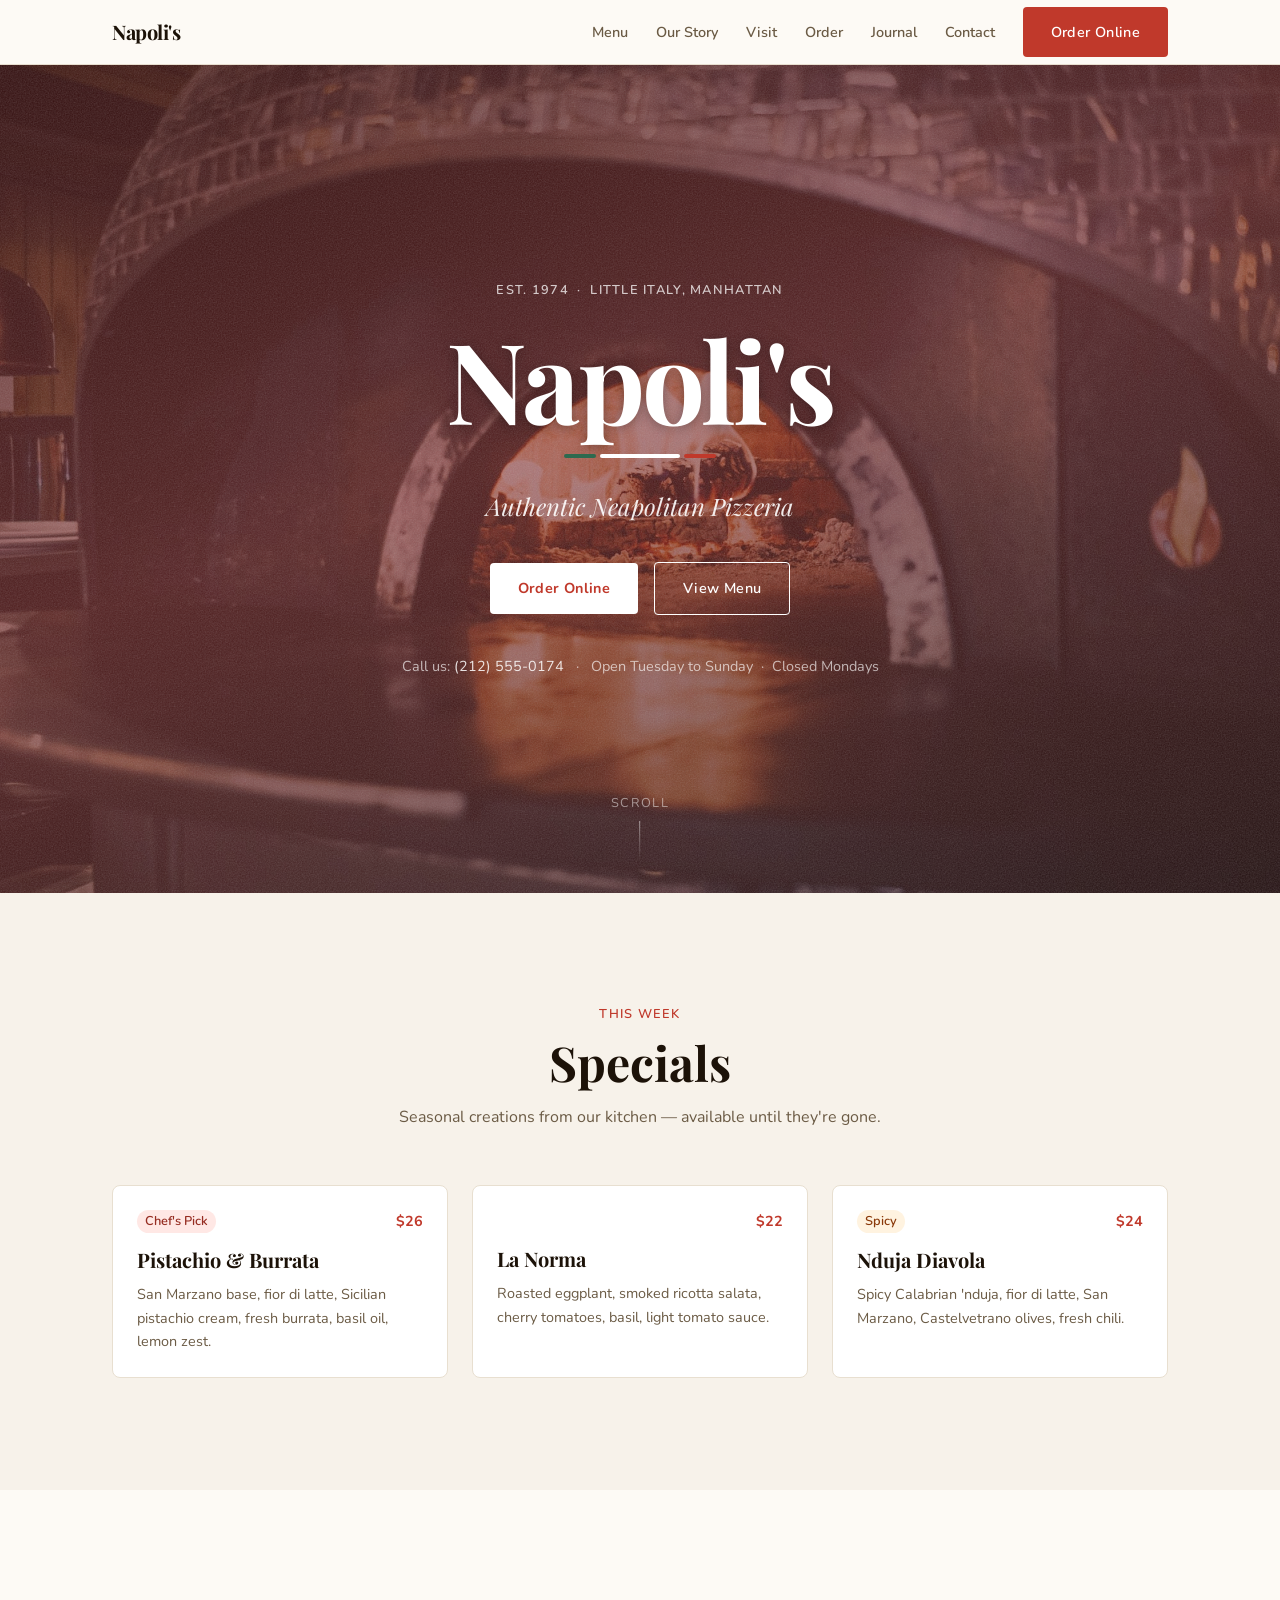
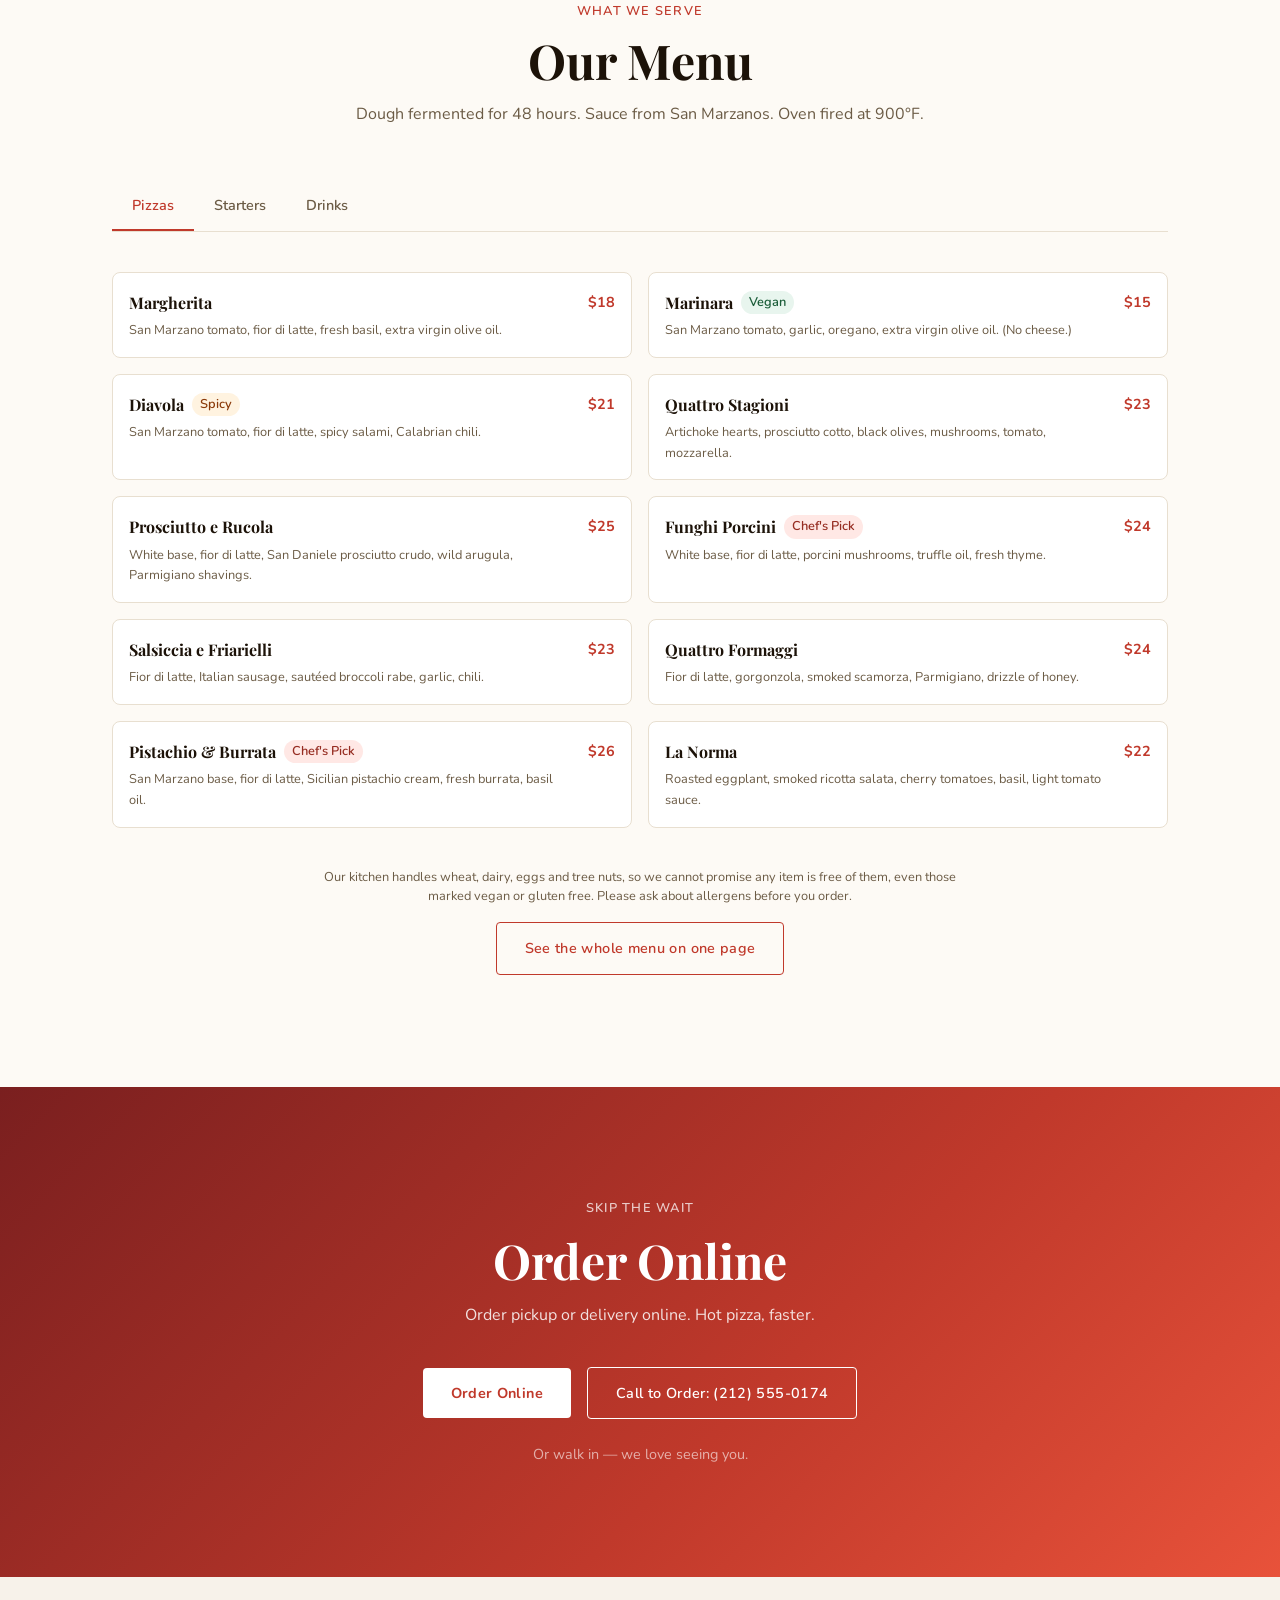
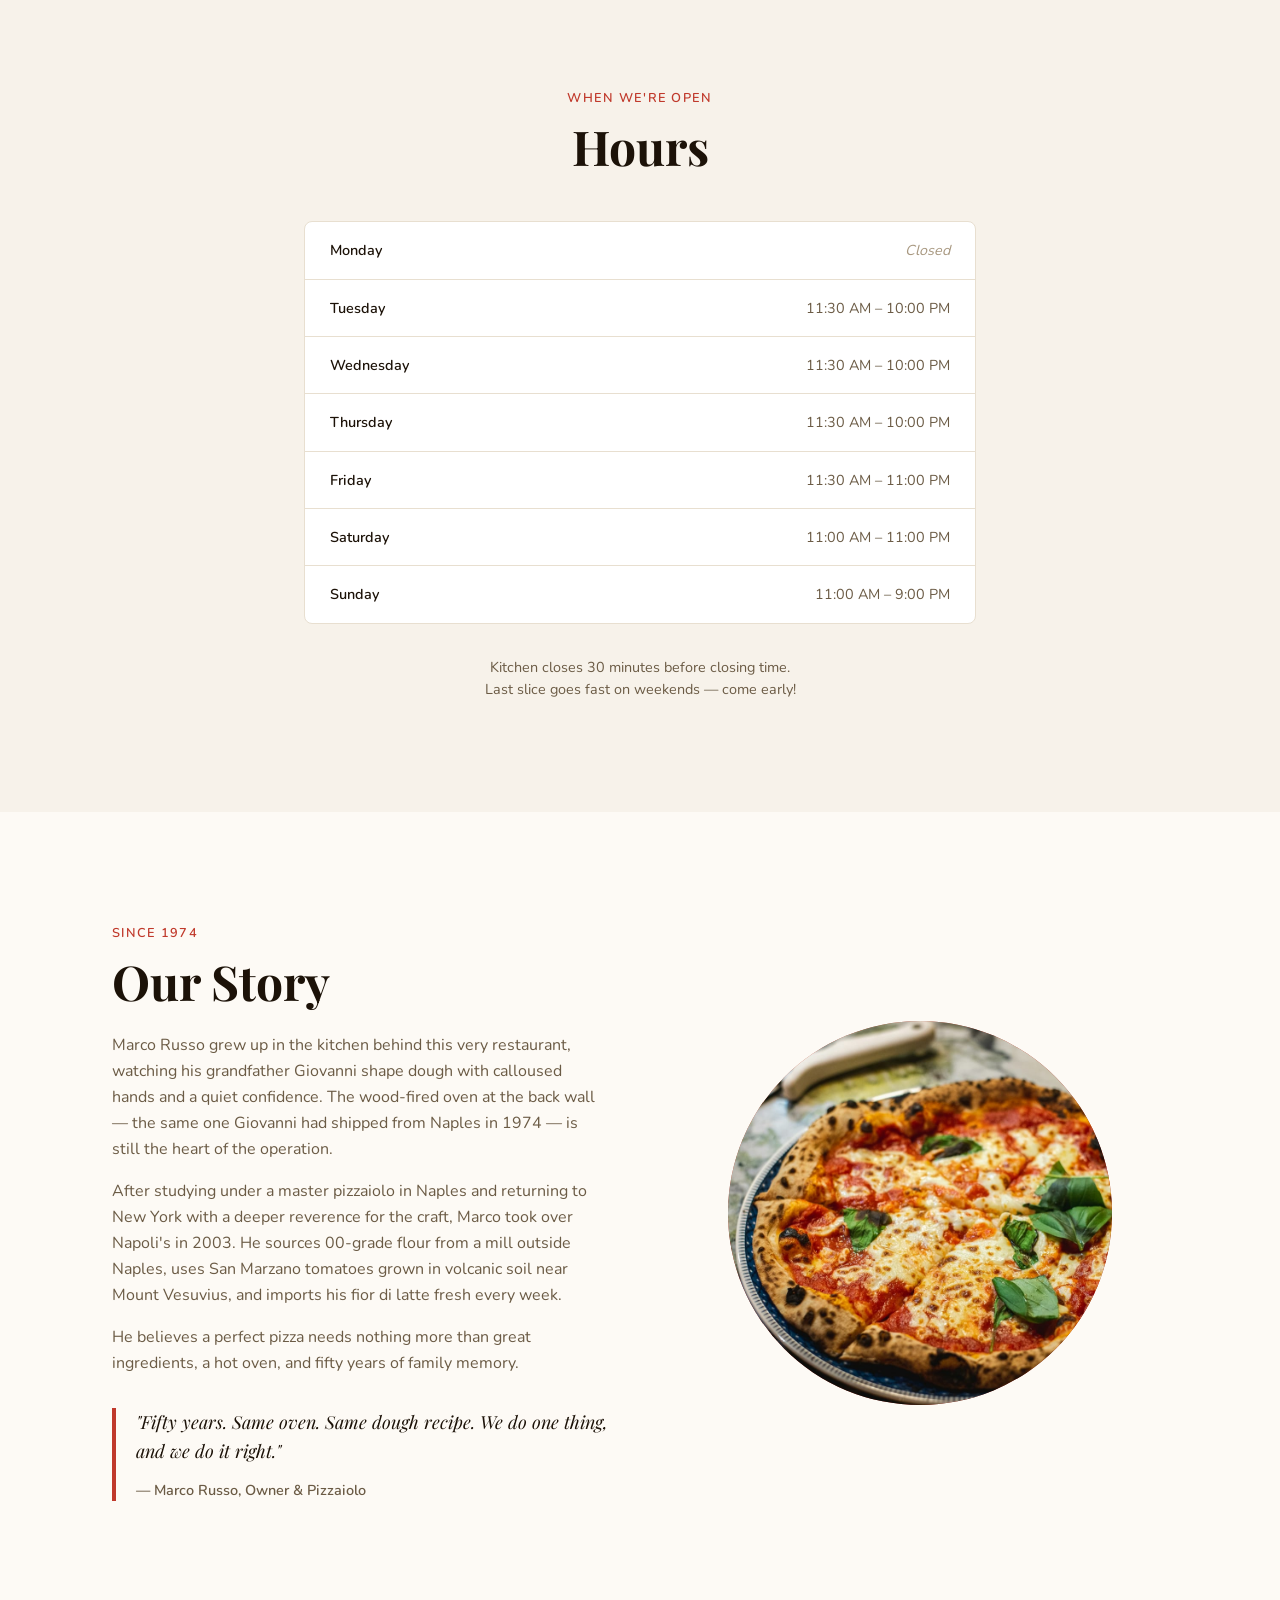
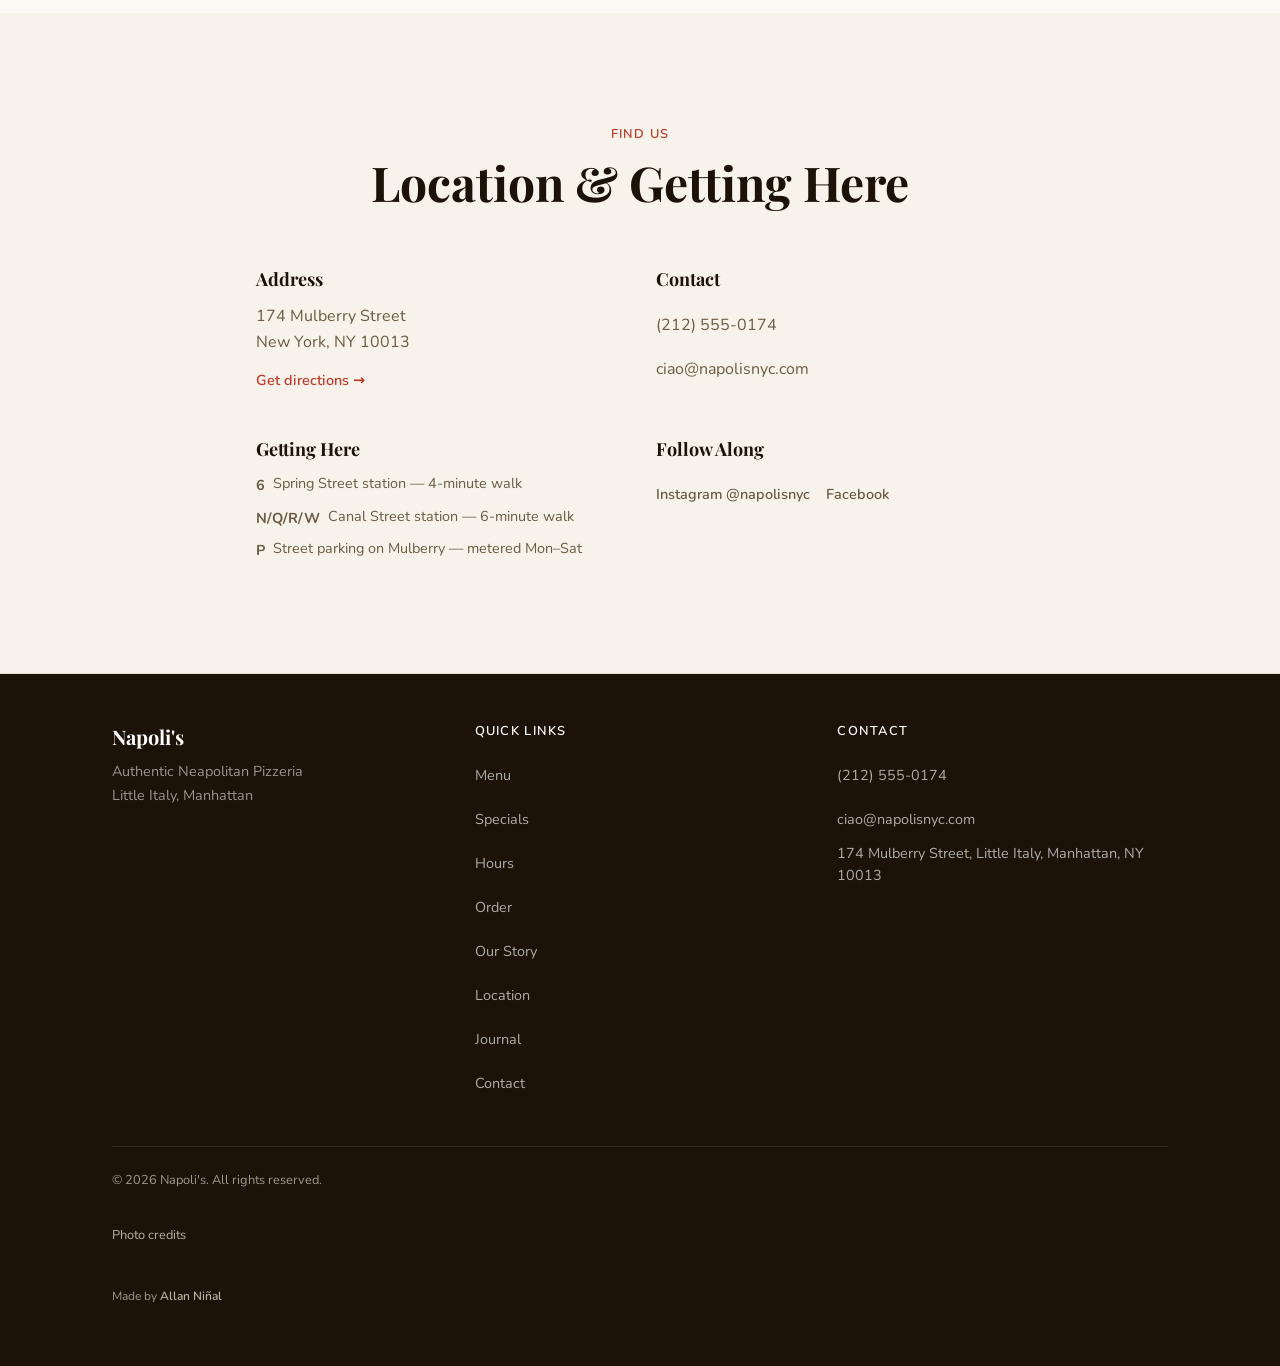
==== index.html @ 5ffc7f44 "Stone Oven HTML edition 1.0.0 Co-Authored-By: Claude Sonnet 5.5 <noreply@anthropic.com> Claude-Sessi" ====
<!DOCTYPE html><html lang="en" class="scroll-smooth" id="top"> <head><meta charset="utf-8"><meta name="viewport" content="width=device-width, initial-scale=1, viewport-fit=cover"><meta name="theme-color" content="#FDFAF5"><meta name="color-scheme" content="light"><title>Napoli&#39;s — Neapolitan Pizzeria in Little Italy</title><meta name="description" content="Hand-stretched Neapolitan pizza baked in a wood-fired oven at 900°F. Three generations of the Russo family in Little Italy since 1974."><meta name="author" content="Marco Russo"><link rel="canonical" href="https://example.com/"><meta property="og:title" content="Napoli's — Neapolitan Pizzeria in Little Italy"><meta property="og:description" content="Hand-stretched Neapolitan pizza baked in a wood-fired oven at 900°F. Three generations of the Russo family in Little Italy since 1974."><meta property="og:url" content="https://example.com/"><meta property="og:type" content="website"><meta property="og:site_name" content="Napoli's"><meta property="og:locale" content="en_US"><meta property="og:image" content="https://example.com/og-image.png"><meta property="og:image:type" content="image/png"><meta property="og:image:width" content="1200"><meta property="og:image:height" content="630"><meta property="og:image:alt" content="Napoli's — Authentic Neapolitan Pizzeria in Little Italy, Manhattan"><meta name="twitter:card" content="summary_large_image"><meta name="twitter:title" content="Napoli's — Neapolitan Pizzeria in Little Italy"><meta name="twitter:description" content="Hand-stretched Neapolitan pizza baked in a wood-fired oven at 900°F. Three generations of the Russo family in Little Italy since 1974."><meta name="twitter:image" content="https://example.com/og-image.png"><meta name="twitter:image:alt" content="Napoli's — Authentic Neapolitan Pizzeria in Little Italy, Manhattan"><link rel="icon" href="./favicon.svg" type="image/svg+xml"><link rel="apple-touch-icon" href="./favicon.svg"><script type="application/ld+json">{"@context":"https://schema.org","@graph":[{"@type":"Restaurant","@id":"https://example.com/#restaurant","name":"Napoli's","description":"Hand-stretched Neapolitan pizza baked in a wood-fired oven at 900°F. Three generations of the Russo family in Little Italy since 1974.","url":"https://example.com/","telephone":"(212) 555-0174","email":"ciao@napolisnyc.com","priceRange":"$$","servesCuisine":"Italian, Pizza","acceptsReservations":false,"address":{"@type":"PostalAddress","streetAddress":"174 Mulberry Street","addressLocality":"New York","addressRegion":"NY","postalCode":"10013","addressCountry":"US"},"geo":{"@type":"GeoCoordinates","latitude":40.7199,"longitude":-73.9969},"openingHoursSpecification":[{"@type":"OpeningHoursSpecification","dayOfWeek":["Tuesday"],"opens":"11:30","closes":"22:00"},{"@type":"OpeningHoursSpecification","dayOfWeek":["Wednesday"],"opens":"11:30","closes":"22:00"},{"@type":"OpeningHoursSpecification","dayOfWeek":["Thursday"],"opens":"11:30","closes":"22:00"},{"@type":"OpeningHoursSpecification","dayOfWeek":["Friday"],"opens":"11:30","closes":"23:00"},{"@type":"OpeningHoursSpecification","dayOfWeek":["Saturday"],"opens":"11:00","closes":"23:00"},{"@type":"OpeningHoursSpecification","dayOfWeek":["Sunday"],"opens":"11:00","closes":"21:00"}],"image":"https://example.com/og-image.png","sameAs":["https://instagram.com/napolisnyc","https://facebook.com/napolisnyc"],"hasMenu":"https://example.com/#menu","foundingDate":"1974"},{"@type":"Menu","@id":"https://example.com/#menu","name":"Napoli's Menu","url":"https://example.com/#menu","inLanguage":"en","mainEntityOfPage":"https://example.com/#restaurant"},{"@type":"Person","@id":"https://example.com/#owner","name":"Marco Russo","jobTitle":"Owner & Pizzaiolo","worksFor":{"@id":"https://example.com/#restaurant"},"description":"Fifty years. Same oven. Same dough recipe. We do one thing, and we do it right."}]}</script><link rel="stylesheet" href="./assets/index.D8tE88VY.css"></head> <body class="min-h-screen flex flex-col antialiased bg-bg text-text"> <header class="sticky top-0 z-50 bg-bg border-b border-border" style="backdrop-filter: blur(8px); background-color: rgba(253,250,245,0.95);" data-astro-cid-ctg3m53h> <div class="container-x" data-astro-cid-ctg3m53h> <div class="flex items-center justify-between h-16 gap-4" data-astro-cid-ctg3m53h> <!-- Logo / Name --> <a href="./index.html" class="font-display font-bold text-xl text-text tracking-tight hover:text-accent transition-colors inline-flex items-center" style="min-height:44px;" aria-label="Napoli's — home" data-astro-cid-ctg3m53h> Napoli&#39;s </a> <!-- Desktop nav --> <nav class="hidden lg:flex items-center gap-1" aria-label="Main navigation" data-astro-cid-ctg3m53h> <a href="./menu/index.html" class="nav-link px-3 py-2 text-sm font-sans font-semibold text-text-muted hover:text-accent transition-colors rounded" data-astro-cid-ctg3m53h>Menu</a><a href="./index.html#story" class="nav-link px-3 py-2 text-sm font-sans font-semibold text-text-muted hover:text-accent transition-colors rounded" data-astro-cid-ctg3m53h>Our Story</a><a href="./index.html#hours" class="nav-link px-3 py-2 text-sm font-sans font-semibold text-text-muted hover:text-accent transition-colors rounded" data-astro-cid-ctg3m53h>Visit</a><a href="./index.html#order" class="nav-link px-3 py-2 text-sm font-sans font-semibold text-text-muted hover:text-accent transition-colors rounded" data-astro-cid-ctg3m53h>Order</a><a href="./journal/index.html" class="nav-link px-3 py-2 text-sm font-sans font-semibold text-text-muted hover:text-accent transition-colors rounded" data-astro-cid-ctg3m53h>Journal</a><a href="./contact/index.html" class="nav-link px-3 py-2 text-sm font-sans font-semibold text-text-muted hover:text-accent transition-colors rounded" data-astro-cid-ctg3m53h>Contact</a> <a href="./index.html#order" class="btn-primary ml-3 text-sm" style="min-height:44px;" data-astro-cid-ctg3m53h>Order Online</a> </nav> <!-- Phone: menu (no JavaScript) --> <details class="mobile-menu lg:hidden" data-astro-cid-ctg3m53h> <summary aria-label="Menu" data-astro-cid-ctg3m53h>Menu</summary> <nav aria-label="Mobile navigation" data-astro-cid-ctg3m53h> <a href="./menu/index.html" data-astro-cid-ctg3m53h>Menu</a><a href="./index.html#story" data-astro-cid-ctg3m53h>Our Story</a><a href="./index.html#hours" data-astro-cid-ctg3m53h>Visit</a><a href="./index.html#order" data-astro-cid-ctg3m53h>Order</a><a href="./journal/index.html" data-astro-cid-ctg3m53h>Journal</a><a href="./contact/index.html" data-astro-cid-ctg3m53h>Contact</a> <a href="./index.html#order" class="mobile-menu__cta" data-astro-cid-ctg3m53h>Order Online</a> </nav> </details> </div> </div> </header>  <main class="flex-1">  <section id="hero" class="relative flex items-center justify-center overflow-hidden" style="min-height: 92vh;" aria-label="Hero"> <!-- Real photo of the wood fire, with a warm dark overlay for legibility --> <img src="./images/hero.jpg" alt="Flames and a burning log inside a tile-covered wood-fired pizza oven" width="2000" height="1300" fetchpriority="high" decoding="async" class="absolute inset-0 w-full h-full object-cover"> <div class="absolute inset-0" style="background: linear-gradient(160deg, rgba(59,10,10,0.78) 0%, rgba(122,31,31,0.6) 45%, rgba(40,10,10,0.7) 100%);" aria-hidden="true"></div> <!-- Subtle texture overlay --> <div class="absolute inset-0 opacity-20" style="background-image: url('data:image/svg+xml,<svg xmlns=%22http://www.w3.org/2000/svg%22 width=%22200%22 height=%22200%22><filter id=%22n%22><feTurbulence type=%22fractalNoise%22 baseFrequency=%220.75%22 numOctaves=%224%22 stitchTiles=%22stitch%22/><feColorMatrix type=%22saturate%22 values=%220%22/></filter><rect width=%22200%22 height=%22200%22 filter=%22url(%23n)%22 opacity=%221%22/></svg>'); background-size: 200px 200px;" aria-hidden="true"></div> <div class="relative container-x text-center py-32 md:py-40"> <!-- Eyebrow --> <p class="text-xs font-sans font-semibold uppercase tracking-widest mb-5 reveal" style="color: rgba(255,255,255,0.75);">
Est. 1974 &nbsp;&middot;&nbsp; Little Italy, Manhattan </p> <!-- Restaurant name --> <h1 class="font-display font-bold tracking-tight mb-4 reveal" style="font-size: clamp(3rem, 10vw, 7rem); color: #FFFFFF; line-height: 1.05; text-shadow: 0 2px 12px rgba(0,0,0,0.3);"> Napoli&#39;s </h1> <!-- Decorative Italian-flag colour rule --> <div class="flex items-center justify-center gap-1 mb-8 reveal" aria-hidden="true"> <div class="h-1 w-8 rounded-full" style="background:#2D6A4F;"></div> <div class="h-1 w-20 rounded-full" style="background:#FFFFFF;"></div> <div class="h-1 w-8 rounded-full" style="background:#C0392B;"></div> </div> <!-- Tagline --> <p class="font-display italic text-xl sm:text-2xl mb-10 reveal" style="color: rgba(255,255,255,0.90);"> Authentic Neapolitan Pizzeria </p> <!-- CTAs --> <div class="flex flex-col sm:flex-row items-center justify-center gap-4 reveal"> <a href="#order" class="btn-primary" style="background-color:#FFFFFF;color:#C0392B;font-weight:700;">
Order Online
</a> <a href="./menu/index.html" class="btn-ghost-dark">
View Menu
</a> </div> <!-- Phone teaser --> <p class="mt-10 text-sm font-sans reveal" style="color: rgba(255,255,255,0.65);">
Call us: <a href="tel:2125550174" class="hover:underline" style="color:rgba(255,255,255,0.85);">(212) 555-0174</a>
&nbsp;&nbsp;&middot;&nbsp;&nbsp;
      Open Tuesday to Sunday &nbsp;&middot;&nbsp; Closed Mondays
</p> </div> <!-- Scroll indicator --> <div class="absolute bottom-8 left-1/2 -translate-x-1/2 flex flex-col items-center gap-2" style="color: rgba(255,255,255,0.5);" aria-hidden="true"> <p class="text-xs font-sans uppercase tracking-widest">Scroll</p> <div class="w-px h-10" style="background: linear-gradient(to bottom, rgba(255,255,255,0.5), transparent);"></div> </div> </section> <section id="specials" class="section-gap bg-surface-2"> <div class="container-x"> <div class="text-center mb-14 reveal"> <p class="label-eyebrow mb-3">This Week</p> <h2 class="font-display text-4xl sm:text-5xl font-bold text-text mb-4">Specials</h2> <p class="font-sans text-text-muted max-w-xl mx-auto">
Seasonal creations from our kitchen — available until they're gone.
</p> </div> <div class="grid gap-6 sm:grid-cols-2 lg:grid-cols-3"> <article class="card p-6 reveal" style="animation-delay: 0ms" aria-label="Pistachio &#38; Burrata"> <!-- Tag + price row --> <div class="flex items-start justify-between gap-4 mb-3"> <span class="tag-chef"> Chef&#39;s Pick </span> <span class="price ml-auto">$26</span> </div> <h3 class="font-display text-xl font-bold text-text mb-2">Pistachio &amp; Burrata</h3> <p class="font-sans text-sm text-text-muted leading-relaxed">San Marzano base, fior di latte, Sicilian pistachio cream, fresh burrata, basil oil, lemon zest.</p> </article><article class="card p-6 reveal" style="animation-delay: 80ms" aria-label="La Norma"> <!-- Tag + price row --> <div class="flex items-start justify-between gap-4 mb-3">  <span class="price ml-auto">$22</span> </div> <h3 class="font-display text-xl font-bold text-text mb-2">La Norma</h3> <p class="font-sans text-sm text-text-muted leading-relaxed">Roasted eggplant, smoked ricotta salata, cherry tomatoes, basil, light tomato sauce.</p> </article><article class="card p-6 reveal" style="animation-delay: 160ms" aria-label="Nduja Diavola"> <!-- Tag + price row --> <div class="flex items-start justify-between gap-4 mb-3"> <span class="tag-spicy"> Spicy </span> <span class="price ml-auto">$24</span> </div> <h3 class="font-display text-xl font-bold text-text mb-2">Nduja Diavola</h3> <p class="font-sans text-sm text-text-muted leading-relaxed">Spicy Calabrian &#39;nduja, fior di latte, San Marzano, Castelvetrano olives, fresh chili.</p> </article> </div> </div> </section> <section id="menu" class="section-gap bg-bg"> <div class="container-x"> <div class="text-center mb-14 reveal"> <p class="label-eyebrow mb-3">What We Serve</p> <h2 class="font-display text-4xl sm:text-5xl font-bold text-text mb-4">Our Menu</h2> <p class="font-sans text-text-muted max-w-xl mx-auto">
Dough fermented for 48 hours. Sauce from San Marzanos. Oven fired at 900°F.
</p> </div> <!-- Tab bar --> <div class="flex overflow-x-auto gap-0 border-b border-border mb-10 reveal" role="tablist" aria-label="Menu categories" id="menu-tabs"> <button class="tab-btn" role="tab" id="tab-pizzas" aria-controls="panel-pizzas" aria-selected="true" data-tab="pizzas"> Pizzas </button><button class="tab-btn" role="tab" id="tab-starters" aria-controls="panel-starters" aria-selected="false" data-tab="starters"> Starters </button><button class="tab-btn" role="tab" id="tab-drinks" aria-controls="panel-drinks" aria-selected="false" data-tab="drinks"> Drinks </button> </div> <!-- Tab panels --> <div id="panel-pizzas" role="tabpanel" aria-labelledby="tab-pizzas"> <div class="grid gap-4 sm:grid-cols-2"> <div class="flex items-start justify-between gap-4 p-4 rounded-lg bg-surface border border-border hover:border-accent transition-colors"> <div class="flex-1 min-w-0"> <div class="flex flex-wrap items-center gap-2 mb-1"> <h3 class="font-display font-bold text-text text-base">Margherita</h3>  </div> <p class="font-sans text-xs text-text-muted leading-relaxed">San Marzano tomato, fior di latte, fresh basil, extra virgin olive oil.</p> </div> <span class="price shrink-0 mt-0.5">$18</span> </div><div class="flex items-start justify-between gap-4 p-4 rounded-lg bg-surface border border-border hover:border-accent transition-colors"> <div class="flex-1 min-w-0"> <div class="flex flex-wrap items-center gap-2 mb-1"> <h3 class="font-display font-bold text-text text-base">Marinara</h3> <span class="tag-vegan"> Vegan </span> </div> <p class="font-sans text-xs text-text-muted leading-relaxed">San Marzano tomato, garlic, oregano, extra virgin olive oil. (No cheese.)</p> </div> <span class="price shrink-0 mt-0.5">$15</span> </div><div class="flex items-start justify-between gap-4 p-4 rounded-lg bg-surface border border-border hover:border-accent transition-colors"> <div class="flex-1 min-w-0"> <div class="flex flex-wrap items-center gap-2 mb-1"> <h3 class="font-display font-bold text-text text-base">Diavola</h3> <span class="tag-spicy"> Spicy </span> </div> <p class="font-sans text-xs text-text-muted leading-relaxed">San Marzano tomato, fior di latte, spicy salami, Calabrian chili.</p> </div> <span class="price shrink-0 mt-0.5">$21</span> </div><div class="flex items-start justify-between gap-4 p-4 rounded-lg bg-surface border border-border hover:border-accent transition-colors"> <div class="flex-1 min-w-0"> <div class="flex flex-wrap items-center gap-2 mb-1"> <h3 class="font-display font-bold text-text text-base">Quattro Stagioni</h3>  </div> <p class="font-sans text-xs text-text-muted leading-relaxed">Artichoke hearts, prosciutto cotto, black olives, mushrooms, tomato, mozzarella.</p> </div> <span class="price shrink-0 mt-0.5">$23</span> </div><div class="flex items-start justify-between gap-4 p-4 rounded-lg bg-surface border border-border hover:border-accent transition-colors"> <div class="flex-1 min-w-0"> <div class="flex flex-wrap items-center gap-2 mb-1"> <h3 class="font-display font-bold text-text text-base">Prosciutto e Rucola</h3>  </div> <p class="font-sans text-xs text-text-muted leading-relaxed">White base, fior di latte, San Daniele prosciutto crudo, wild arugula, Parmigiano shavings.</p> </div> <span class="price shrink-0 mt-0.5">$25</span> </div><div class="flex items-start justify-between gap-4 p-4 rounded-lg bg-surface border border-border hover:border-accent transition-colors"> <div class="flex-1 min-w-0"> <div class="flex flex-wrap items-center gap-2 mb-1"> <h3 class="font-display font-bold text-text text-base">Funghi Porcini</h3> <span class="tag-chef"> Chef&#39;s Pick </span> </div> <p class="font-sans text-xs text-text-muted leading-relaxed">White base, fior di latte, porcini mushrooms, truffle oil, fresh thyme.</p> </div> <span class="price shrink-0 mt-0.5">$24</span> </div><div class="flex items-start justify-between gap-4 p-4 rounded-lg bg-surface border border-border hover:border-accent transition-colors"> <div class="flex-1 min-w-0"> <div class="flex flex-wrap items-center gap-2 mb-1"> <h3 class="font-display font-bold text-text text-base">Salsiccia e Friarielli</h3>  </div> <p class="font-sans text-xs text-text-muted leading-relaxed">Fior di latte, Italian sausage, sautéed broccoli rabe, garlic, chili.</p> </div> <span class="price shrink-0 mt-0.5">$23</span> </div><div class="flex items-start justify-between gap-4 p-4 rounded-lg bg-surface border border-border hover:border-accent transition-colors"> <div class="flex-1 min-w-0"> <div class="flex flex-wrap items-center gap-2 mb-1"> <h3 class="font-display font-bold text-text text-base">Quattro Formaggi</h3>  </div> <p class="font-sans text-xs text-text-muted leading-relaxed">Fior di latte, gorgonzola, smoked scamorza, Parmigiano, drizzle of honey.</p> </div> <span class="price shrink-0 mt-0.5">$24</span> </div><div class="flex items-start justify-between gap-4 p-4 rounded-lg bg-surface border border-border hover:border-accent transition-colors"> <div class="flex-1 min-w-0"> <div class="flex flex-wrap items-center gap-2 mb-1"> <h3 class="font-display font-bold text-text text-base">Pistachio &amp; Burrata</h3> <span class="tag-chef"> Chef&#39;s Pick </span> </div> <p class="font-sans text-xs text-text-muted leading-relaxed">San Marzano base, fior di latte, Sicilian pistachio cream, fresh burrata, basil oil.</p> </div> <span class="price shrink-0 mt-0.5">$26</span> </div><div class="flex items-start justify-between gap-4 p-4 rounded-lg bg-surface border border-border hover:border-accent transition-colors"> <div class="flex-1 min-w-0"> <div class="flex flex-wrap items-center gap-2 mb-1"> <h3 class="font-display font-bold text-text text-base">La Norma</h3>  </div> <p class="font-sans text-xs text-text-muted leading-relaxed">Roasted eggplant, smoked ricotta salata, cherry tomatoes, basil, light tomato sauce.</p> </div> <span class="price shrink-0 mt-0.5">$22</span> </div> </div> </div><div id="panel-starters" role="tabpanel" aria-labelledby="tab-starters" hidden> <div class="grid gap-4 sm:grid-cols-2"> <div class="flex items-start justify-between gap-4 p-4 rounded-lg bg-surface border border-border hover:border-accent transition-colors"> <div class="flex-1 min-w-0"> <div class="flex flex-wrap items-center gap-2 mb-1"> <h3 class="font-display font-bold text-text text-base">Bruschetta al Pomodoro</h3> <span class="tag-vegan"> Vegan </span> </div> <p class="font-sans text-xs text-text-muted leading-relaxed">Grilled sourdough, crushed San Marzano tomatoes, basil, garlic, olive oil.</p> </div> <span class="price shrink-0 mt-0.5">$9</span> </div><div class="flex items-start justify-between gap-4 p-4 rounded-lg bg-surface border border-border hover:border-accent transition-colors"> <div class="flex-1 min-w-0"> <div class="flex flex-wrap items-center gap-2 mb-1"> <h3 class="font-display font-bold text-text text-base">Burrata &amp; Prosciutto</h3>  </div> <p class="font-sans text-xs text-text-muted leading-relaxed">Fresh burrata, San Daniele prosciutto, cherry tomatoes, arugula, truffle honey.</p> </div> <span class="price shrink-0 mt-0.5">$16</span> </div><div class="flex items-start justify-between gap-4 p-4 rounded-lg bg-surface border border-border hover:border-accent transition-colors"> <div class="flex-1 min-w-0"> <div class="flex flex-wrap items-center gap-2 mb-1"> <h3 class="font-display font-bold text-text text-base">Arancini al Ragù</h3>  </div> <p class="font-sans text-xs text-text-muted leading-relaxed">Two Sicilian rice balls stuffed with slow-cooked beef ragù and peas, tomato sauce.</p> </div> <span class="price shrink-0 mt-0.5">$13</span> </div><div class="flex items-start justify-between gap-4 p-4 rounded-lg bg-surface border border-border hover:border-accent transition-colors"> <div class="flex-1 min-w-0"> <div class="flex flex-wrap items-center gap-2 mb-1"> <h3 class="font-display font-bold text-text text-base">Polpette al Forno</h3>  </div> <p class="font-sans text-xs text-text-muted leading-relaxed">Wood-oven baked meatballs in San Marzano tomato sauce, pecorino, crusty bread.</p> </div> <span class="price shrink-0 mt-0.5">$15</span> </div><div class="flex items-start justify-between gap-4 p-4 rounded-lg bg-surface border border-border hover:border-accent transition-colors"> <div class="flex-1 min-w-0"> <div class="flex flex-wrap items-center gap-2 mb-1"> <h3 class="font-display font-bold text-text text-base">Antipasto della Casa</h3>  </div> <p class="font-sans text-xs text-text-muted leading-relaxed">Selection of cured meats, aged cheeses, marinated vegetables, grissini. Serves 2–3.</p> </div> <span class="price shrink-0 mt-0.5">$24</span> </div><div class="flex items-start justify-between gap-4 p-4 rounded-lg bg-surface border border-border hover:border-accent transition-colors"> <div class="flex-1 min-w-0"> <div class="flex flex-wrap items-center gap-2 mb-1"> <h3 class="font-display font-bold text-text text-base">Insalata Caprese</h3>  </div> <p class="font-sans text-xs text-text-muted leading-relaxed">Buffalo mozzarella, heirloom tomatoes, basil, aged balsamic, extra virgin olive oil.</p> </div> <span class="price shrink-0 mt-0.5">$17</span> </div> </div> </div><div id="panel-drinks" role="tabpanel" aria-labelledby="tab-drinks" hidden> <div class="grid gap-4 sm:grid-cols-2"> <div class="flex items-start justify-between gap-4 p-4 rounded-lg bg-surface border border-border hover:border-accent transition-colors"> <div class="flex-1 min-w-0"> <div class="flex flex-wrap items-center gap-2 mb-1"> <h3 class="font-display font-bold text-text text-base">House Chianti</h3>  </div> <p class="font-sans text-xs text-text-muted leading-relaxed">Smooth Tuscan Chianti Classico. Glass / Carafe.</p> </div> <span class="price shrink-0 mt-0.5">$10 / $32</span> </div><div class="flex items-start justify-between gap-4 p-4 rounded-lg bg-surface border border-border hover:border-accent transition-colors"> <div class="flex-1 min-w-0"> <div class="flex flex-wrap items-center gap-2 mb-1"> <h3 class="font-display font-bold text-text text-base">Italian Lager</h3>  </div> <p class="font-sans text-xs text-text-muted leading-relaxed">Italian lager, crisp and refreshing. Bottle.</p> </div> <span class="price shrink-0 mt-0.5">$7</span> </div><div class="flex items-start justify-between gap-4 p-4 rounded-lg bg-surface border border-border hover:border-accent transition-colors"> <div class="flex-1 min-w-0"> <div class="flex flex-wrap items-center gap-2 mb-1"> <h3 class="font-display font-bold text-text text-base">Sparkling Mineral Water</h3>  </div> <p class="font-sans text-xs text-text-muted leading-relaxed">Sparkling mineral water. 500 ml / 1 L.</p> </div> <span class="price shrink-0 mt-0.5">$4 / $7</span> </div><div class="flex items-start justify-between gap-4 p-4 rounded-lg bg-surface border border-border hover:border-accent transition-colors"> <div class="flex-1 min-w-0"> <div class="flex flex-wrap items-center gap-2 mb-1"> <h3 class="font-display font-bold text-text text-base">Still Mineral Water</h3>  </div> <p class="font-sans text-xs text-text-muted leading-relaxed">Still mineral water. 500 ml / 1 L.</p> </div> <span class="price shrink-0 mt-0.5">$4 / $7</span> </div><div class="flex items-start justify-between gap-4 p-4 rounded-lg bg-surface border border-border hover:border-accent transition-colors"> <div class="flex-1 min-w-0"> <div class="flex flex-wrap items-center gap-2 mb-1"> <h3 class="font-display font-bold text-text text-base">Limonata Artigianale</h3>  </div> <p class="font-sans text-xs text-text-muted leading-relaxed">House-made Amalfi lemon soda with fresh mint. Non-alcoholic.</p> </div> <span class="price shrink-0 mt-0.5">$6</span> </div><div class="flex items-start justify-between gap-4 p-4 rounded-lg bg-surface border border-border hover:border-accent transition-colors"> <div class="flex-1 min-w-0"> <div class="flex flex-wrap items-center gap-2 mb-1"> <h3 class="font-display font-bold text-text text-base">Espresso / Doppio</h3>  </div> <p class="font-sans text-xs text-text-muted leading-relaxed">Italian roast pulled on our lever machine. Single / Double.</p> </div> <span class="price shrink-0 mt-0.5">$3 / $4.50</span> </div><div class="flex items-start justify-between gap-4 p-4 rounded-lg bg-surface border border-border hover:border-accent transition-colors"> <div class="flex-1 min-w-0"> <div class="flex flex-wrap items-center gap-2 mb-1"> <h3 class="font-display font-bold text-text text-base">Tiramisu della Casa</h3> <span class="tag-chef"> Chef&#39;s Pick </span> </div> <p class="font-sans text-xs text-text-muted leading-relaxed">Mascarpone cream, espresso-soaked savoiardi, cocoa. Not a drink — but order it anyway.</p> </div> <span class="price shrink-0 mt-0.5">$9</span> </div> </div> </div> <p class="mt-10 text-center text-xs font-sans text-text-muted max-w-2xl mx-auto" data-menu-note>Our kitchen handles wheat, dairy, eggs and tree nuts, so we cannot promise any item is free of them, even those marked vegan or gluten free. Please ask about allergens before you order.</p> <p class="mt-4 text-center"> <a href="./menu/index.html" class="btn-ghost text-sm">See the whole menu on one page</a> </p> </div> </section> <script>
  (function () {
    var tabs = document.querySelectorAll('[role="tab"]');
    var panels = document.querySelectorAll('[role="tabpanel"]');

    tabs.forEach(function (tab) {
      tab.addEventListener('click', function () {
        var targetId = tab.getAttribute('data-tab');

        tabs.forEach(function (t) {
          t.setAttribute('aria-selected', 'false');
        });
        tab.setAttribute('aria-selected', 'true');

        panels.forEach(function (panel) {
          if (panel.id === 'panel-' + targetId) {
            panel.removeAttribute('hidden');
          } else {
            panel.setAttribute('hidden', '');
          }
        });
      });
    });
  })();
</script> <section id="order" class="py-20 sm:py-28" style="background: linear-gradient(135deg, #7A1F1F 0%, #C0392B 60%, #E8523A 100%);" aria-label="Order online"> <div class="container-x text-center"> <p class="text-xs font-sans font-semibold uppercase tracking-widest mb-4 reveal" style="color: rgba(255,255,255,0.75);">
Skip the wait
</p> <h2 class="font-display text-4xl sm:text-5xl font-bold mb-4 reveal" style="color:#FFFFFF;">
Order Online
</h2> <p class="font-sans mb-10 max-w-lg mx-auto reveal" style="color: rgba(255,255,255,0.85);">
Order pickup or delivery online. Hot pizza, faster.
</p> <div class="flex flex-col sm:flex-row items-center justify-center gap-4 reveal"> <a href="#order" class="btn-primary" style="background-color:#FFFFFF;color:#C0392B;font-weight:700;min-height:48px;">
Order Online
</a> <a href="tel:2125550174" class="btn-ghost-dark" style="min-height:48px;">
Call to Order: (212) 555-0174 </a> </div> <p class="mt-6 text-sm font-sans reveal" style="color: rgba(255,255,255,0.6);">
Or walk in — we love seeing you.
</p> </div> </section> <section id="hours" class="section-gap bg-surface-2"> <div class="container-x"> <div class="max-w-2xl mx-auto"> <div class="text-center mb-12 reveal"> <p class="label-eyebrow mb-3">When We're Open</p> <h2 class="font-display text-4xl sm:text-5xl font-bold text-text">Hours</h2> </div> <div class="card overflow-hidden reveal"> <table class="w-full" aria-label="Opening hours"> <caption class="sr-only">Opening hours for Napoli&#39;s</caption> <tbody> <tr class="flex justify-between items-center px-6 py-4 border-b border-border"> <td class="font-sans font-semibold text-text text-sm">Monday</td> <td class="font-sans text-sm text-right text-text-faint italic"> Closed </td> </tr><tr class="flex justify-between items-center px-6 py-4 border-b border-border"> <td class="font-sans font-semibold text-text text-sm">Tuesday</td> <td class="font-sans text-sm text-right text-text-muted"> 11:30 AM – 10:00 PM </td> </tr><tr class="flex justify-between items-center px-6 py-4 border-b border-border"> <td class="font-sans font-semibold text-text text-sm">Wednesday</td> <td class="font-sans text-sm text-right text-text-muted"> 11:30 AM – 10:00 PM </td> </tr><tr class="flex justify-between items-center px-6 py-4 border-b border-border"> <td class="font-sans font-semibold text-text text-sm">Thursday</td> <td class="font-sans text-sm text-right text-text-muted"> 11:30 AM – 10:00 PM </td> </tr><tr class="flex justify-between items-center px-6 py-4 border-b border-border"> <td class="font-sans font-semibold text-text text-sm">Friday</td> <td class="font-sans text-sm text-right text-text-muted"> 11:30 AM – 11:00 PM </td> </tr><tr class="flex justify-between items-center px-6 py-4 border-b border-border"> <td class="font-sans font-semibold text-text text-sm">Saturday</td> <td class="font-sans text-sm text-right text-text-muted"> 11:00 AM – 11:00 PM </td> </tr><tr class="flex justify-between items-center px-6 py-4 "> <td class="font-sans font-semibold text-text text-sm">Sunday</td> <td class="font-sans text-sm text-right text-text-muted"> 11:00 AM – 9:00 PM </td> </tr> </tbody> </table> </div> <div class="mt-8 text-center reveal"> <p class="font-sans text-sm text-text-muted">
Kitchen closes 30 minutes before closing time.
<br>
Last slice goes fast on weekends — come early!
</p> </div> </div> </div> </section> <section id="story" class="section-gap bg-bg"> <div class="container-x"> <div class="grid lg:grid-cols-2 gap-16 items-center"> <!-- Text --> <div class="reveal"> <p class="label-eyebrow mb-3">Since 1974</p> <h2 class="font-display text-4xl sm:text-5xl font-bold text-text mb-6">
Our Story
</h2> <div class="space-y-4 font-sans text-text-muted leading-relaxed"> <p>Marco Russo grew up in the kitchen behind this very restaurant, watching his grandfather Giovanni shape dough with calloused hands and a quiet confidence. The wood-fired oven at the back wall — the same one Giovanni had shipped from Naples in 1974 — is still the heart of the operation.</p><p>After studying under a master pizzaiolo in Naples and returning to New York with a deeper reverence for the craft, Marco took over Napoli&#39;s in 2003. He sources 00-grade flour from a mill outside Naples, uses San Marzano tomatoes grown in volcanic soil near Mount Vesuvius, and imports his fior di latte fresh every week.</p><p>He believes a perfect pizza needs nothing more than great ingredients, a hot oven, and fifty years of family memory.</p> </div> <blockquote class="mt-8 border-l-4 border-accent pl-5"> <p class="font-display italic text-lg text-text leading-relaxed">
"Fifty years. Same oven. Same dough recipe. We do one thing, and we do it right."
</p> <footer class="mt-3 text-sm font-sans font-semibold text-text-muted">
— Marco Russo, Owner &amp; Pizzaiolo </footer> </blockquote> </div> <!-- Visual: a real pizza photo --> <div class="reveal flex justify-center"> <div class="relative w-72 h-72 sm:w-96 sm:h-96 rounded-full flex items-center justify-center overflow-hidden" style="background: radial-gradient(circle at 40% 35%, #E8C4A0 0%, #C0392B 55%, #7A1F1F 100%);"> <img src="./images/story.jpg" alt="A Margherita pizza with fresh basil leaves on a blue-rimmed plate" width="900" height="900" loading="lazy" decoding="async" class="absolute inset-0 w-full h-full object-cover"> <!-- Est badge --> <div class="absolute -bottom-4 -right-4 w-20 h-20 rounded-full flex flex-col items-center justify-center shadow-lg" style="background-color:#2D6A4F;"> <span class="text-xs font-sans font-bold text-white uppercase tracking-wider">Est.</span> <span class="text-lg font-display font-bold text-white">1974</span> </div> </div> </div> </div> </div> </section> <section id="location" class="section-gap bg-surface-2"> <div class="container-x"> <div class="text-center mb-14 reveal"> <p class="label-eyebrow mb-3">Find Us</p> <h2 class="font-display text-4xl sm:text-5xl font-bold text-text">Location & Getting Here</h2> </div> <div class="max-w-3xl mx-auto"> <!-- Info --> <div class="reveal grid gap-8 sm:grid-cols-2"> <!-- Address --> <div> <h3 class="font-display font-bold text-lg text-text mb-2">Address</h3> <address class="font-sans not-italic text-text-muted leading-relaxed"> 174 Mulberry Street<br> New York, NY 10013 </address> <a href="https://maps.google.com/?q=174+Mulberry+Street+New+York+NY+10013" class="inline-flex items-center gap-2 mt-1 text-sm font-sans font-semibold text-accent hover:underline" style="min-height:44px;" target="_blank" rel="noopener noreferrer">
Get directions &rarr;
</a> </div> <!-- Contact --> <div> <h3 class="font-display font-bold text-lg text-text mb-2">Contact</h3> <ul class="font-sans text-text-muted space-y-0"> <li> <a href="tel:2125550174" class="hover:text-accent transition-colors inline-flex items-center" style="min-height:44px;"> (212) 555-0174 </a> </li> <li> <a href="mailto:ciao@napolisnyc.com" class="hover:text-accent transition-colors inline-flex items-center" style="min-height:44px;"> ciao@napolisnyc.com </a> </li> </ul> </div> <!-- Parking / transit --> <div> <h3 class="font-display font-bold text-lg text-text mb-2">Getting Here</h3> <ul class="font-sans text-sm text-text-muted space-y-2"> <li class="flex items-start gap-2"> <span class="mt-0.5 shrink-0 font-bold text-green-DEFAULT">6</span> <span>Spring Street station — 4-minute walk</span> </li> <li class="flex items-start gap-2"> <span class="mt-0.5 shrink-0 font-bold text-green-DEFAULT">N/Q/R/W</span> <span>Canal Street station — 6-minute walk</span> </li> <li class="flex items-start gap-2"> <span class="mt-0.5 shrink-0 font-bold text-text-muted">P</span> <span>Street parking on Mulberry — metered Mon–Sat</span> </li> </ul> </div> <!-- Social --> <div> <h3 class="font-display font-bold text-lg text-text mb-2">Follow Along</h3> <div class="flex items-center gap-4"> <a href="https://instagram.com/napolisnyc" class="font-sans text-sm font-semibold text-text-muted hover:text-accent transition-colors inline-flex items-center" style="min-height:44px;" target="_blank" rel="noopener noreferrer">
Instagram @napolisnyc </a> <a href="https://facebook.com/napolisnyc" class="font-sans text-sm font-semibold text-text-muted hover:text-accent transition-colors inline-flex items-center" style="min-height:44px;" target="_blank" rel="noopener noreferrer">
Facebook
</a> </div> </div> </div> </div> </div> </section>  </main> <footer class="bg-text py-12 border-t border-border" style="background-color:#1C1208;" data-astro-cid-gcn2mc3v> <div class="container-x" data-astro-cid-gcn2mc3v> <div class="grid sm:grid-cols-3 gap-8 mb-10" data-astro-cid-gcn2mc3v> <!-- Brand --> <div data-astro-cid-gcn2mc3v> <p class="font-display font-bold text-xl mb-2" style="color:#FFFFFF;" data-astro-cid-gcn2mc3v>Napoli&#39;s</p> <p class="font-sans text-sm leading-relaxed" style="color:rgba(255,255,255,0.55);" data-astro-cid-gcn2mc3v> Authentic Neapolitan Pizzeria<br data-astro-cid-gcn2mc3v> Little Italy, Manhattan </p> </div> <!-- Quick links --> <nav aria-label="Footer navigation" data-astro-cid-gcn2mc3v> <p class="font-sans text-xs font-semibold uppercase tracking-widest mb-3" style="color:#FFFFFF;" data-astro-cid-gcn2mc3v>Quick Links</p> <ul data-astro-cid-gcn2mc3v> <li data-astro-cid-gcn2mc3v> <a href="./menu/index.html" class="font-sans text-sm hover:text-accent transition-colors" style="color:rgba(255,255,255,0.65);display:flex;align-items:center;min-height:44px;" data-astro-cid-gcn2mc3v> Menu </a> </li><li data-astro-cid-gcn2mc3v> <a href="./index.html#specials" class="font-sans text-sm hover:text-accent transition-colors" style="color:rgba(255,255,255,0.65);display:flex;align-items:center;min-height:44px;" data-astro-cid-gcn2mc3v> Specials </a> </li><li data-astro-cid-gcn2mc3v> <a href="./index.html#hours" class="font-sans text-sm hover:text-accent transition-colors" style="color:rgba(255,255,255,0.65);display:flex;align-items:center;min-height:44px;" data-astro-cid-gcn2mc3v> Hours </a> </li><li data-astro-cid-gcn2mc3v> <a href="./index.html#order" class="font-sans text-sm hover:text-accent transition-colors" style="color:rgba(255,255,255,0.65);display:flex;align-items:center;min-height:44px;" data-astro-cid-gcn2mc3v> Order </a> </li><li data-astro-cid-gcn2mc3v> <a href="./index.html#story" class="font-sans text-sm hover:text-accent transition-colors" style="color:rgba(255,255,255,0.65);display:flex;align-items:center;min-height:44px;" data-astro-cid-gcn2mc3v> Our Story </a> </li><li data-astro-cid-gcn2mc3v> <a href="./index.html#location" class="font-sans text-sm hover:text-accent transition-colors" style="color:rgba(255,255,255,0.65);display:flex;align-items:center;min-height:44px;" data-astro-cid-gcn2mc3v> Location </a> </li><li data-astro-cid-gcn2mc3v> <a href="./journal/index.html" class="font-sans text-sm hover:text-accent transition-colors" style="color:rgba(255,255,255,0.65);display:flex;align-items:center;min-height:44px;" data-astro-cid-gcn2mc3v> Journal </a> </li><li data-astro-cid-gcn2mc3v> <a href="./contact/index.html" class="font-sans text-sm hover:text-accent transition-colors" style="color:rgba(255,255,255,0.65);display:flex;align-items:center;min-height:44px;" data-astro-cid-gcn2mc3v> Contact </a> </li> </ul> </nav> <!-- Contact --> <div data-astro-cid-gcn2mc3v> <p class="font-sans text-xs font-semibold uppercase tracking-widest mb-3" style="color:#FFFFFF;" data-astro-cid-gcn2mc3v>Contact</p> <ul data-astro-cid-gcn2mc3v> <li data-astro-cid-gcn2mc3v> <a href="tel:2125550174" class="font-sans text-sm hover:text-accent transition-colors" style="color:rgba(255,255,255,0.65);display:flex;align-items:center;min-height:44px;" data-astro-cid-gcn2mc3v> (212) 555-0174 </a> </li> <li data-astro-cid-gcn2mc3v> <a href="mailto:ciao@napolisnyc.com" class="font-sans text-sm hover:text-accent transition-colors" style="color:rgba(255,255,255,0.65);display:flex;align-items:center;min-height:44px;" data-astro-cid-gcn2mc3v> ciao@napolisnyc.com </a> </li> <li data-astro-cid-gcn2mc3v> <a href="https://maps.google.com/?q=174+Mulberry+Street+New+York+NY+10013" class="font-sans text-sm hover:text-accent transition-colors" style="color:rgba(255,255,255,0.65);display:flex;align-items:center;min-height:44px;" target="_blank" rel="noopener noreferrer" data-astro-cid-gcn2mc3v> 174 Mulberry Street, Little Italy, Manhattan, NY 10013 </a> </li> </ul> </div> </div> <div class="border-t pt-6 flex flex-col sm:flex-row items-center justify-between gap-4" style="border-color:rgba(255,255,255,0.1);" data-astro-cid-gcn2mc3v> <p class="font-sans text-xs" style="color:#9E9890;" data-astro-cid-gcn2mc3v>
&copy; 2026 Napoli&#39;s. All rights reserved.
</p> </div> <!-- Photo credits. Required while you use the demo photos (Unsplash asks for
         the photographer and a link). Delete this whole <details> block once you
         have replaced the photos with your own. --> <details class="mt-6 text-xs" style="color:#B8B0A8;" data-photo-credits data-astro-cid-gcn2mc3v> <summary style="cursor:pointer;min-height:44px;display:flex;align-items:center;" data-astro-cid-gcn2mc3v>Photo credits</summary> <p class="mt-2" data-astro-cid-gcn2mc3v>
Demo photographs from <a href="https://unsplash.com/?utm_source=allanninal_dev&utm_medium=referral" style="color:#FFFFFF;text-decoration:underline;" data-astro-cid-gcn2mc3v>Unsplash</a>. Replace them, and these credits, with your own before launch.
</p> <ul class="mt-2 space-y-1" data-astro-cid-gcn2mc3v> <li data-astro-cid-gcn2mc3v>The wood-fired oven: Photo by <a href="https://unsplash.com/@weareambitious?utm_source=allanninal_dev&utm_medium=referral" style="color:#FFFFFF;text-decoration:underline;" data-astro-cid-gcn2mc3v>Ambitious Studio* / Rick Barrett</a> on <a href="https://unsplash.com/photos/souvaTHUJkY?utm_source=allanninal_dev&utm_medium=referral" style="color:#FFFFFF;text-decoration:underline;" data-astro-cid-gcn2mc3v>Unsplash</a></li><li data-astro-cid-gcn2mc3v>A Margherita pizza: Photo by <a href="https://unsplash.com/@aurel__lens?utm_source=allanninal_dev&utm_medium=referral" style="color:#FFFFFF;text-decoration:underline;" data-astro-cid-gcn2mc3v>Aurélien Lemasson-Théobald</a> on <a href="https://unsplash.com/photos/x00CzBt4Dfk?utm_source=allanninal_dev&utm_medium=referral" style="color:#FFFFFF;text-decoration:underline;" data-astro-cid-gcn2mc3v>Unsplash</a></li> </ul> </details>  <p class="maker-credit" data-maker-credit="1" data-astro-cid-gcn2mc3v>Made by <a style="display: inline-flex; align-items: center; min-height: 44px;" href="https://www.linkedin.com/in/allanninal/" data-maker-credit="1" target="_blank" rel="noopener noreferrer" data-astro-cid-gcn2mc3v>Allan Ni&ntilde;al</a></p> </div> </footer>   <!-- Scroll-reveal observer --> <script>
      (function () {
        if (!window.IntersectionObserver) return;
        var els = document.querySelectorAll('.reveal');
        var observer = new IntersectionObserver(
          function (entries) {
            entries.forEach(function (entry) {
              if (entry.isIntersecting) {
                entry.target.classList.add('visible');
                observer.unobserve(entry.target);
              }
            });
          },
          { threshold: 0.08 }
        );
        els.forEach(function (el) { observer.observe(el); });
      })();
    </script> </body> </html>
---- assets/index.D8tE88VY.css ----
@font-face{font-family:Playfair Display;font-style:normal;font-display:swap;font-weight:400;src:url(./playfair-display-cyrillic-400-normal.CjW2EstV.woff2) format("woff2"),url(./playfair-display-cyrillic-400-normal.ZiRag6zj.woff) format("woff");unicode-range:U+0301,U+0400-045F,U+0490-0491,U+04B0-04B1,U+2116}@font-face{font-family:Playfair Display;font-style:normal;font-display:swap;font-weight:400;src:url(./playfair-display-vietnamese-400-normal.BV2APVTb.woff2) format("woff2"),url(./playfair-display-vietnamese-400-normal.BbvUAu4N.woff) format("woff");unicode-range:U+0102-0103,U+0110-0111,U+0128-0129,U+0168-0169,U+01A0-01A1,U+01AF-01B0,U+0300-0301,U+0303-0304,U+0308-0309,U+0323,U+0329,U+1EA0-1EF9,U+20AB}@font-face{font-family:Playfair Display;font-style:normal;font-display:swap;font-weight:400;src:url(./playfair-display-latin-ext-400-normal.BxlSGspa.woff2) format("woff2"),url(./playfair-display-latin-ext-400-normal.qdZwdvNS.woff) format("woff");unicode-range:U+0100-02BA,U+02BD-02C5,U+02C7-02CC,U+02CE-02D7,U+02DD-02FF,U+0304,U+0308,U+0329,U+1D00-1DBF,U+1E00-1E9F,U+1EF2-1EFF,U+2020,U+20A0-20AB,U+20AD-20C0,U+2113,U+2C60-2C7F,U+A720-A7FF}@font-face{font-family:Playfair Display;font-style:normal;font-display:swap;font-weight:400;src:url(./playfair-display-latin-400-normal.CFtfchNt.woff2) format("woff2"),url(./playfair-display-latin-400-normal.DHYHbkg3.woff) format("woff");unicode-range:U+0000-00FF,U+0131,U+0152-0153,U+02BB-02BC,U+02C6,U+02DA,U+02DC,U+0304,U+0308,U+0329,U+2000-206F,U+20AC,U+2122,U+2191,U+2193,U+2212,U+2215,U+FEFF,U+FFFD}@font-face{font-family:Playfair Display;font-style:italic;font-display:swap;font-weight:400;src:url(./playfair-display-cyrillic-400-italic.drKdN10-.woff2) format("woff2"),url(./playfair-display-cyrillic-400-italic.24vVh5t9.woff) format("woff");unicode-range:U+0301,U+0400-045F,U+0490-0491,U+04B0-04B1,U+2116}@font-face{font-family:Playfair Display;font-style:italic;font-display:swap;font-weight:400;src:url(./playfair-display-vietnamese-400-italic.CD15TOr5.woff2) format("woff2"),url(./playfair-display-vietnamese-400-italic.Cpv4sfwY.woff) format("woff");unicode-range:U+0102-0103,U+0110-0111,U+0128-0129,U+0168-0169,U+01A0-01A1,U+01AF-01B0,U+0300-0301,U+0303-0304,U+0308-0309,U+0323,U+0329,U+1EA0-1EF9,U+20AB}@font-face{font-family:Playfair Display;font-style:italic;font-display:swap;font-weight:400;src:url(./playfair-display-latin-ext-400-italic.zVOgzDMq.woff2) format("woff2"),url(./playfair-display-latin-ext-400-italic.CZOjvne0.woff) format("woff");unicode-range:U+0100-02BA,U+02BD-02C5,U+02C7-02CC,U+02CE-02D7,U+02DD-02FF,U+0304,U+0308,U+0329,U+1D00-1DBF,U+1E00-1E9F,U+1EF2-1EFF,U+2020,U+20A0-20AB,U+20AD-20C0,U+2113,U+2C60-2C7F,U+A720-A7FF}@font-face{font-family:Playfair Display;font-style:italic;font-display:swap;font-weight:400;src:url(./playfair-display-latin-400-italic.LeeEXsx5.woff2) format("woff2"),url(./playfair-display-latin-400-italic.hIeePEuE.woff) format("woff");unicode-range:U+0000-00FF,U+0131,U+0152-0153,U+02BB-02BC,U+02C6,U+02DA,U+02DC,U+0304,U+0308,U+0329,U+2000-206F,U+20AC,U+2122,U+2191,U+2193,U+2212,U+2215,U+FEFF,U+FFFD}@font-face{font-family:Playfair Display;font-style:normal;font-display:swap;font-weight:700;src:url(./playfair-display-cyrillic-700-normal.Dw3uKy19.woff2) format("woff2"),url(./playfair-display-cyrillic-700-normal.Dk1mTcxf.woff) format("woff");unicode-range:U+0301,U+0400-045F,U+0490-0491,U+04B0-04B1,U+2116}@font-face{font-family:Playfair Display;font-style:normal;font-display:swap;font-weight:700;src:url(./playfair-display-vietnamese-700-normal.CaKJSIny.woff2) format("woff2"),url(./playfair-display-vietnamese-700-normal.Cr1rw0mr.woff) format("woff");unicode-range:U+0102-0103,U+0110-0111,U+0128-0129,U+0168-0169,U+01A0-01A1,U+01AF-01B0,U+0300-0301,U+0303-0304,U+0308-0309,U+0323,U+0329,U+1EA0-1EF9,U+20AB}@font-face{font-family:Playfair Display;font-style:normal;font-display:swap;font-weight:700;src:url(./playfair-display-latin-ext-700-normal.C58ejOkc.woff2) format("woff2"),url(./playfair-display-latin-ext-700-normal.D5HUU8GT.woff) format("woff");unicode-range:U+0100-02BA,U+02BD-02C5,U+02C7-02CC,U+02CE-02D7,U+02DD-02FF,U+0304,U+0308,U+0329,U+1D00-1DBF,U+1E00-1E9F,U+1EF2-1EFF,U+2020,U+20A0-20AB,U+20AD-20C0,U+2113,U+2C60-2C7F,U+A720-A7FF}@font-face{font-family:Playfair Display;font-style:normal;font-display:swap;font-weight:700;src:url(./playfair-display-latin-700-normal.CuDiGg7c.woff2) format("woff2"),url(./playfair-display-latin-700-normal.Bc_1Q1cG.woff) format("woff");unicode-range:U+0000-00FF,U+0131,U+0152-0153,U+02BB-02BC,U+02C6,U+02DA,U+02DC,U+0304,U+0308,U+0329,U+2000-206F,U+20AC,U+2122,U+2191,U+2193,U+2212,U+2215,U+FEFF,U+FFFD}@font-face{font-family:Playfair Display;font-style:italic;font-display:swap;font-weight:700;src:url(./playfair-display-cyrillic-700-italic.DNZWWj68.woff2) format("woff2"),url(./playfair-display-cyrillic-700-italic.Bs5sqlIY.woff) format("woff");unicode-range:U+0301,U+0400-045F,U+0490-0491,U+04B0-04B1,U+2116}@font-face{font-family:Playfair Display;font-style:italic;font-display:swap;font-weight:700;src:url(./playfair-display-vietnamese-700-italic.BhFv1_vq.woff2) format("woff2"),url(./playfair-display-vietnamese-700-italic.DIDyk811.woff) format("woff");unicode-range:U+0102-0103,U+0110-0111,U+0128-0129,U+0168-0169,U+01A0-01A1,U+01AF-01B0,U+0300-0301,U+0303-0304,U+0308-0309,U+0323,U+0329,U+1EA0-1EF9,U+20AB}@font-face{font-family:Playfair Display;font-style:italic;font-display:swap;font-weight:700;src:url(./playfair-display-latin-ext-700-italic.DsMbH0-z.woff2) format("woff2"),url(./playfair-display-latin-ext-700-italic.BF6mSdbu.woff) format("woff");unicode-range:U+0100-02BA,U+02BD-02C5,U+02C7-02CC,U+02CE-02D7,U+02DD-02FF,U+0304,U+0308,U+0329,U+1D00-1DBF,U+1E00-1E9F,U+1EF2-1EFF,U+2020,U+20A0-20AB,U+20AD-20C0,U+2113,U+2C60-2C7F,U+A720-A7FF}@font-face{font-family:Playfair Display;font-style:italic;font-display:swap;font-weight:700;src:url(./playfair-display-latin-700-italic.CB566L-e.woff2) format("woff2"),url(./playfair-display-latin-700-italic.DgrU7w_p.woff) format("woff");unicode-range:U+0000-00FF,U+0131,U+0152-0153,U+02BB-02BC,U+02C6,U+02DA,U+02DC,U+0304,U+0308,U+0329,U+2000-206F,U+20AC,U+2122,U+2191,U+2193,U+2212,U+2215,U+FEFF,U+FFFD}@font-face{font-family:Nunito;font-style:normal;font-display:swap;font-weight:300;src:url(./nunito-cyrillic-ext-300-normal.ChMQLIrm.woff2) format("woff2"),url(./nunito-cyrillic-ext-300-normal.BDHtqmCR.woff) format("woff");unicode-range:U+0460-052F,U+1C80-1C8A,U+20B4,U+2DE0-2DFF,U+A640-A69F,U+FE2E-FE2F}@font-face{font-family:Nunito;font-style:normal;font-display:swap;font-weight:300;src:url(./nunito-cyrillic-300-normal.BPQV259B.woff2) format("woff2"),url(./nunito-cyrillic-300-normal.g5qSsvc0.woff) format("woff");unicode-range:U+0301,U+0400-045F,U+0490-0491,U+04B0-04B1,U+2116}@font-face{font-family:Nunito;font-style:normal;font-display:swap;font-weight:300;src:url(./nunito-vietnamese-300-normal.mLneKULB.woff2) format("woff2"),url(./nunito-vietnamese-300-normal.DATld5Vw.woff) format("woff");unicode-range:U+0102-0103,U+0110-0111,U+0128-0129,U+0168-0169,U+01A0-01A1,U+01AF-01B0,U+0300-0301,U+0303-0304,U+0308-0309,U+0323,U+0329,U+1EA0-1EF9,U+20AB}@font-face{font-family:Nunito;font-style:normal;font-display:swap;font-weight:300;src:url(./nunito-latin-ext-300-normal.D1SyVuPt.woff2) format("woff2"),url(./nunito-latin-ext-300-normal.DfqbmdMl.woff) format("woff");unicode-range:U+0100-02BA,U+02BD-02C5,U+02C7-02CC,U+02CE-02D7,U+02DD-02FF,U+0304,U+0308,U+0329,U+1D00-1DBF,U+1E00-1E9F,U+1EF2-1EFF,U+2020,U+20A0-20AB,U+20AD-20C0,U+2113,U+2C60-2C7F,U+A720-A7FF}@font-face{font-family:Nunito;font-style:normal;font-display:swap;font-weight:300;src:url(./nunito-latin-300-normal.COoPE5VN.woff2) format("woff2"),url(./nunito-latin-300-normal.C3ZIKvzv.woff) format("woff");unicode-range:U+0000-00FF,U+0131,U+0152-0153,U+02BB-02BC,U+02C6,U+02DA,U+02DC,U+0304,U+0308,U+0329,U+2000-206F,U+20AC,U+2122,U+2191,U+2193,U+2212,U+2215,U+FEFF,U+FFFD}@font-face{font-family:Nunito;font-style:normal;font-display:swap;font-weight:400;src:url(./nunito-cyrillic-ext-400-normal.CuPM9foi.woff2) format("woff2"),url(./nunito-cyrillic-ext-400-normal.xaE7D4Sw.woff) format("woff");unicode-range:U+0460-052F,U+1C80-1C8A,U+20B4,U+2DE0-2DFF,U+A640-A69F,U+FE2E-FE2F}@font-face{font-family:Nunito;font-style:normal;font-display:swap;font-weight:400;src:url(./nunito-cyrillic-400-normal.xAOo5cBP.woff2) format("woff2"),url(./nunito-cyrillic-400-normal.D1j0u8EH.woff) format("woff");unicode-range:U+0301,U+0400-045F,U+0490-0491,U+04B0-04B1,U+2116}@font-face{font-family:Nunito;font-style:normal;font-display:swap;font-weight:400;src:url(./nunito-vietnamese-400-normal.BHkVbP3T.woff2) format("woff2"),url(./nunito-vietnamese-400-normal.DtOtW02z.woff) format("woff");unicode-range:U+0102-0103,U+0110-0111,U+0128-0129,U+0168-0169,U+01A0-01A1,U+01AF-01B0,U+0300-0301,U+0303-0304,U+0308-0309,U+0323,U+0329,U+1EA0-1EF9,U+20AB}@font-face{font-family:Nunito;font-style:normal;font-display:swap;font-weight:400;src:url(./nunito-latin-ext-400-normal.i-8OOpdj.woff2) format("woff2"),url(./nunito-latin-ext-400-normal.CjMJVfGn.woff) format("woff");unicode-range:U+0100-02BA,U+02BD-02C5,U+02C7-02CC,U+02CE-02D7,U+02DD-02FF,U+0304,U+0308,U+0329,U+1D00-1DBF,U+1E00-1E9F,U+1EF2-1EFF,U+2020,U+20A0-20AB,U+20AD-20C0,U+2113,U+2C60-2C7F,U+A720-A7FF}@font-face{font-family:Nunito;font-style:normal;font-display:swap;font-weight:400;src:url(./nunito-latin-400-normal.r8SDr6Up.woff2) format("woff2"),url(./nunito-latin-400-normal.DKg4f3fz.woff) format("woff");unicode-range:U+0000-00FF,U+0131,U+0152-0153,U+02BB-02BC,U+02C6,U+02DA,U+02DC,U+0304,U+0308,U+0329,U+2000-206F,U+20AC,U+2122,U+2191,U+2193,U+2212,U+2215,U+FEFF,U+FFFD}@font-face{font-family:Nunito;font-style:normal;font-display:swap;font-weight:500;src:url(./nunito-cyrillic-ext-500-normal.BooqzoBf.woff2) format("woff2"),url(./nunito-cyrillic-ext-500-normal.ryWF3qTI.woff) format("woff");unicode-range:U+0460-052F,U+1C80-1C8A,U+20B4,U+2DE0-2DFF,U+A640-A69F,U+FE2E-FE2F}@font-face{font-family:Nunito;font-style:normal;font-display:swap;font-weight:500;src:url(./nunito-cyrillic-500-normal.C7KGZCzc.woff2) format("woff2"),url(./nunito-cyrillic-500-normal.CsSUaxYY.woff) format("woff");unicode-range:U+0301,U+0400-045F,U+0490-0491,U+04B0-04B1,U+2116}@font-face{font-family:Nunito;font-style:normal;font-display:swap;font-weight:500;src:url(./nunito-vietnamese-500-normal.BpqpEYcO.woff2) format("woff2"),url(./nunito-vietnamese-500-normal.9ShSsgIA.woff) format("woff");unicode-range:U+0102-0103,U+0110-0111,U+0128-0129,U+0168-0169,U+01A0-01A1,U+01AF-01B0,U+0300-0301,U+0303-0304,U+0308-0309,U+0323,U+0329,U+1EA0-1EF9,U+20AB}@font-face{font-family:Nunito;font-style:normal;font-display:swap;font-weight:500;src:url(./nunito-latin-ext-500-normal.DpF2BH_v.woff2) format("woff2"),url(./nunito-latin-ext-500-normal.CVNQN0KE.woff) format("woff");unicode-range:U+0100-02BA,U+02BD-02C5,U+02C7-02CC,U+02CE-02D7,U+02DD-02FF,U+0304,U+0308,U+0329,U+1D00-1DBF,U+1E00-1E9F,U+1EF2-1EFF,U+2020,U+20A0-20AB,U+20AD-20C0,U+2113,U+2C60-2C7F,U+A720-A7FF}@font-face{font-family:Nunito;font-style:normal;font-display:swap;font-weight:500;src:url(./nunito-latin-500-normal.EugFkASW.woff2) format("woff2"),url(./nunito-latin-500-normal.B5klmw3Q.woff) format("woff");unicode-range:U+0000-00FF,U+0131,U+0152-0153,U+02BB-02BC,U+02C6,U+02DA,U+02DC,U+0304,U+0308,U+0329,U+2000-206F,U+20AC,U+2122,U+2191,U+2193,U+2212,U+2215,U+FEFF,U+FFFD}@font-face{font-family:Nunito;font-style:normal;font-display:swap;font-weight:600;src:url(./nunito-cyrillic-ext-600-normal.CWPPjBOD.woff2) format("woff2"),url(./nunito-cyrillic-ext-600-normal.vnfu4DTE.woff) format("woff");unicode-range:U+0460-052F,U+1C80-1C8A,U+20B4,U+2DE0-2DFF,U+A640-A69F,U+FE2E-FE2F}@font-face{font-family:Nunito;font-style:normal;font-display:swap;font-weight:600;src:url(./nunito-cyrillic-600-normal.DJGQ2h05.woff2) format("woff2"),url(./nunito-cyrillic-600-normal.BUjmtIuu.woff) format("woff");unicode-range:U+0301,U+0400-045F,U+0490-0491,U+04B0-04B1,U+2116}@font-face{font-family:Nunito;font-style:normal;font-display:swap;font-weight:600;src:url(./nunito-vietnamese-600-normal.BY8O6Cug.woff2) format("woff2"),url(./nunito-vietnamese-600-normal.DO1RqFw5.woff) format("woff");unicode-range:U+0102-0103,U+0110-0111,U+0128-0129,U+0168-0169,U+01A0-01A1,U+01AF-01B0,U+0300-0301,U+0303-0304,U+0308-0309,U+0323,U+0329,U+1EA0-1EF9,U+20AB}@font-face{font-family:Nunito;font-style:normal;font-display:swap;font-weight:600;src:url(./nunito-latin-ext-600-normal.Dd9Zuxh1.woff2) format("woff2"),url(./nunito-latin-ext-600-normal.BKUpuB78.woff) format("woff");unicode-range:U+0100-02BA,U+02BD-02C5,U+02C7-02CC,U+02CE-02D7,U+02DD-02FF,U+0304,U+0308,U+0329,U+1D00-1DBF,U+1E00-1E9F,U+1EF2-1EFF,U+2020,U+20A0-20AB,U+20AD-20C0,U+2113,U+2C60-2C7F,U+A720-A7FF}@font-face{font-family:Nunito;font-style:normal;font-display:swap;font-weight:600;src:url(./nunito-latin-600-normal.Br8yIETf.woff2) format("woff2"),url(./nunito-latin-600-normal.Cd0eNu1l.woff) format("woff");unicode-range:U+0000-00FF,U+0131,U+0152-0153,U+02BB-02BC,U+02C6,U+02DA,U+02DC,U+0304,U+0308,U+0329,U+2000-206F,U+20AC,U+2122,U+2191,U+2193,U+2212,U+2215,U+FEFF,U+FFFD}@font-face{font-family:Nunito;font-style:normal;font-display:swap;font-weight:700;src:url(./nunito-cyrillic-ext-700-normal.BuR0mlCG.woff2) format("woff2"),url(./nunito-cyrillic-ext-700-normal.DfoqN4Gs.woff) format("woff");unicode-range:U+0460-052F,U+1C80-1C8A,U+20B4,U+2DE0-2DFF,U+A640-A69F,U+FE2E-FE2F}@font-face{font-family:Nunito;font-style:normal;font-display:swap;font-weight:700;src:url(./nunito-cyrillic-700-normal.DP36NgGt.woff2) format("woff2"),url(./nunito-cyrillic-700-normal.DfHRUDv-.woff) format("woff");unicode-range:U+0301,U+0400-045F,U+0490-0491,U+04B0-04B1,U+2116}@font-face{font-family:Nunito;font-style:normal;font-display:swap;font-weight:700;src:url(./nunito-vietnamese-700-normal.Ch8EUCfz.woff2) format("woff2"),url(./nunito-vietnamese-700-normal.C9SQsXvj.woff) format("woff");unicode-range:U+0102-0103,U+0110-0111,U+0128-0129,U+0168-0169,U+01A0-01A1,U+01AF-01B0,U+0300-0301,U+0303-0304,U+0308-0309,U+0323,U+0329,U+1EA0-1EF9,U+20AB}@font-face{font-family:Nunito;font-style:normal;font-display:swap;font-weight:700;src:url(./nunito-latin-ext-700-normal.BWeMsAzO.woff2) format("woff2"),url(./nunito-latin-ext-700-normal.D4woHhbd.woff) format("woff");unicode-range:U+0100-02BA,U+02BD-02C5,U+02C7-02CC,U+02CE-02D7,U+02DD-02FF,U+0304,U+0308,U+0329,U+1D00-1DBF,U+1E00-1E9F,U+1EF2-1EFF,U+2020,U+20A0-20AB,U+20AD-20C0,U+2113,U+2C60-2C7F,U+A720-A7FF}@font-face{font-family:Nunito;font-style:normal;font-display:swap;font-weight:700;src:url(./nunito-latin-700-normal.Dort48En.woff2) format("woff2"),url(./nunito-latin-700-normal.OcDqTBcA.woff) format("woff");unicode-range:U+0000-00FF,U+0131,U+0152-0153,U+02BB-02BC,U+02C6,U+02DA,U+02DC,U+0304,U+0308,U+0329,U+2000-206F,U+20AC,U+2122,U+2191,U+2193,U+2212,U+2215,U+FEFF,U+FFFD}*,:before,:after{--tw-border-spacing-x: 0;--tw-border-spacing-y: 0;--tw-translate-x: 0;--tw-translate-y: 0;--tw-rotate: 0;--tw-skew-x: 0;--tw-skew-y: 0;--tw-scale-x: 1;--tw-scale-y: 1;--tw-pan-x: ;--tw-pan-y: ;--tw-pinch-zoom: ;--tw-scroll-snap-strictness: proximity;--tw-gradient-from-position: ;--tw-gradient-via-position: ;--tw-gradient-to-position: ;--tw-ordinal: ;--tw-slashed-zero: ;--tw-numeric-figure: ;--tw-numeric-spacing: ;--tw-numeric-fraction: ;--tw-ring-inset: ;--tw-ring-offset-width: 0px;--tw-ring-offset-color: #fff;--tw-ring-color: rgb(59 130 246 / .5);--tw-ring-offset-shadow: 0 0 #0000;--tw-ring-shadow: 0 0 #0000;--tw-shadow: 0 0 #0000;--tw-shadow-colored: 0 0 #0000;--tw-blur: ;--tw-brightness: ;--tw-contrast: ;--tw-grayscale: ;--tw-hue-rotate: ;--tw-invert: ;--tw-saturate: ;--tw-sepia: ;--tw-drop-shadow: ;--tw-backdrop-blur: ;--tw-backdrop-brightness: ;--tw-backdrop-contrast: ;--tw-backdrop-grayscale: ;--tw-backdrop-hue-rotate: ;--tw-backdrop-invert: ;--tw-backdrop-opacity: ;--tw-backdrop-saturate: ;--tw-backdrop-sepia: ;--tw-contain-size: ;--tw-contain-layout: ;--tw-contain-paint: ;--tw-contain-style: }::backdrop{--tw-border-spacing-x: 0;--tw-border-spacing-y: 0;--tw-translate-x: 0;--tw-translate-y: 0;--tw-rotate: 0;--tw-skew-x: 0;--tw-skew-y: 0;--tw-scale-x: 1;--tw-scale-y: 1;--tw-pan-x: ;--tw-pan-y: ;--tw-pinch-zoom: ;--tw-scroll-snap-strictness: proximity;--tw-gradient-from-position: ;--tw-gradient-via-position: ;--tw-gradient-to-position: ;--tw-ordinal: ;--tw-slashed-zero: ;--tw-numeric-figure: ;--tw-numeric-spacing: ;--tw-numeric-fraction: ;--tw-ring-inset: ;--tw-ring-offset-width: 0px;--tw-ring-offset-color: #fff;--tw-ring-color: rgb(59 130 246 / .5);--tw-ring-offset-shadow: 0 0 #0000;--tw-ring-shadow: 0 0 #0000;--tw-shadow: 0 0 #0000;--tw-shadow-colored: 0 0 #0000;--tw-blur: ;--tw-brightness: ;--tw-contrast: ;--tw-grayscale: ;--tw-hue-rotate: ;--tw-invert: ;--tw-saturate: ;--tw-sepia: ;--tw-drop-shadow: ;--tw-backdrop-blur: ;--tw-backdrop-brightness: ;--tw-backdrop-contrast: ;--tw-backdrop-grayscale: ;--tw-backdrop-hue-rotate: ;--tw-backdrop-invert: ;--tw-backdrop-opacity: ;--tw-backdrop-saturate: ;--tw-backdrop-sepia: ;--tw-contain-size: ;--tw-contain-layout: ;--tw-contain-paint: ;--tw-contain-style: }*,:before,:after{box-sizing:border-box;border-width:0;border-style:solid;border-color:#e5e7eb}:before,:after{--tw-content: ""}html,:host{line-height:1.5;-webkit-text-size-adjust:100%;-moz-tab-size:4;-o-tab-size:4;tab-size:4;font-family:Nunito,ui-sans-serif,system-ui,-apple-system,sans-serif;font-feature-settings:normal;font-variation-settings:normal;-webkit-tap-highlight-color:transparent}body{margin:0;line-height:inherit}hr{height:0;color:inherit;border-top-width:1px}abbr:where([title]){-webkit-text-decoration:underline dotted;text-decoration:underline dotted}h1,h2,h3,h4,h5,h6{font-size:inherit;font-weight:inherit}a{color:inherit;text-decoration:inherit}b,strong{font-weight:bolder}code,kbd,samp,pre{font-family:ui-monospace,SFMono-Regular,Menlo,Monaco,Consolas,Liberation Mono,Courier New,monospace;font-feature-settings:normal;font-variation-settings:normal;font-size:1em}small{font-size:80%}sub,sup{font-size:75%;line-height:0;position:relative;vertical-align:baseline}sub{bottom:-.25em}sup{top:-.5em}table{text-indent:0;border-color:inherit;border-collapse:collapse}button,input,optgroup,select,textarea{font-family:inherit;font-feature-settings:inherit;font-variation-settings:inherit;font-size:100%;font-weight:inherit;line-height:inherit;letter-spacing:inherit;color:inherit;margin:0;padding:0}button,select{text-transform:none}button,input:where([type=button]),input:where([type=reset]),input:where([type=submit]){-webkit-appearance:button;background-color:transparent;background-image:none}:-moz-focusring{outline:auto}:-moz-ui-invalid{box-shadow:none}progress{vertical-align:baseline}::-webkit-inner-spin-button,::-webkit-outer-spin-button{height:auto}[type=search]{-webkit-appearance:textfield;outline-offset:-2px}::-webkit-search-decoration{-webkit-appearance:none}::-webkit-file-upload-button{-webkit-appearance:button;font:inherit}summary{display:list-item}blockquote,dl,dd,h1,h2,h3,h4,h5,h6,hr,figure,p,pre{margin:0}fieldset{margin:0;padding:0}legend{padding:0}ol,ul,menu{list-style:none;margin:0;padding:0}dialog{padding:0}textarea{resize:vertical}input::-moz-placeholder,textarea::-moz-placeholder{opacity:1;color:#9ca3af}input::placeholder,textarea::placeholder{opacity:1;color:#9ca3af}button,[role=button]{cursor:pointer}:disabled{cursor:default}img,svg,video,canvas,audio,iframe,embed,object{display:block;vertical-align:middle}img,video{max-width:100%;height:auto}[hidden]:where(:not([hidden=until-found])){display:none}:root{color-scheme:light}html{scroll-behavior:smooth;font-feature-settings:"kern" 1,"liga" 1}body{--tw-bg-opacity: 1;background-color:rgb(253 250 245 / var(--tw-bg-opacity, 1));font-family:Nunito,ui-sans-serif,system-ui,-apple-system,sans-serif;--tw-text-opacity: 1;color:rgb(28 18 8 / var(--tw-text-opacity, 1));-webkit-font-smoothing:antialiased;-moz-osx-font-smoothing:grayscale}h1,h2,h3,h4,h5,h6{font-family:Playfair Display,Georgia,ui-serif,serif}:focus-visible{outline:2px solid #C0392B;outline-offset:2px;border-radius:2px}.container-x{margin-left:auto;margin-right:auto;max-width:72rem;padding-left:1.25rem;padding-right:1.25rem}@media (min-width: 640px){.container-x{padding-left:2rem;padding-right:2rem}}@media (min-width: 1024px){.container-x{padding-left:3rem;padding-right:3rem}}.section-gap{padding-top:5rem;padding-bottom:5rem}@media (min-width: 640px){.section-gap{padding-top:7rem;padding-bottom:7rem}}.label-eyebrow{font-family:Nunito,ui-sans-serif,system-ui,-apple-system,sans-serif;font-size:.8rem;line-height:1.5;font-weight:600;text-transform:uppercase;letter-spacing:.1em;--tw-text-opacity: 1;color:rgb(192 57 43 / var(--tw-text-opacity, 1))}.btn-primary{display:inline-flex;align-items:center;gap:.5rem;border-radius:.25rem;padding:.875rem 1.75rem;font-family:Nunito,ui-sans-serif,system-ui,-apple-system,sans-serif;font-size:.9rem;line-height:1.55;font-weight:600;letter-spacing:.025em;transition-property:color,background-color,border-color,text-decoration-color,fill,stroke;transition-timing-function:cubic-bezier(.4,0,.2,1);transition-duration:.15s;background-color:#c0392b;color:#fff}.btn-primary:hover{background-color:#962d22}.btn-ghost{display:inline-flex;align-items:center;gap:.5rem;border-radius:.25rem;border-width:1px;--tw-border-opacity: 1;border-color:rgb(192 57 43 / var(--tw-border-opacity, 1));padding:.875rem 1.75rem;font-family:Nunito,ui-sans-serif,system-ui,-apple-system,sans-serif;font-size:.9rem;line-height:1.55;font-weight:600;letter-spacing:.025em;--tw-text-opacity: 1;color:rgb(192 57 43 / var(--tw-text-opacity, 1));transition-property:color,background-color,border-color,text-decoration-color,fill,stroke;transition-timing-function:cubic-bezier(.4,0,.2,1);transition-duration:.15s}.btn-ghost:hover{background-color:#ffe8e5}.btn-ghost-dark{display:inline-flex;align-items:center;gap:.5rem;border-radius:.25rem;border-width:1px;--tw-border-opacity: 1;border-color:rgb(255 255 255 / var(--tw-border-opacity, 1));padding:.875rem 1.75rem;font-family:Nunito,ui-sans-serif,system-ui,-apple-system,sans-serif;font-size:.9rem;line-height:1.55;font-weight:600;letter-spacing:.025em;--tw-text-opacity: 1;color:rgb(255 255 255 / var(--tw-text-opacity, 1));transition-property:color,background-color,border-color,text-decoration-color,fill,stroke;transition-timing-function:cubic-bezier(.4,0,.2,1);transition-duration:.15s}.btn-ghost-dark:hover{background-color:#ffffff1a}.form-input{width:100%;border-radius:.25rem;border-width:1px;--tw-border-opacity: 1;border-color:rgb(232 223 208 / var(--tw-border-opacity, 1));--tw-bg-opacity: 1;background-color:rgb(255 255 255 / var(--tw-bg-opacity, 1));padding:.75rem 1rem;font-family:Nunito,ui-sans-serif,system-ui,-apple-system,sans-serif;font-size:.9rem;line-height:1.55;--tw-text-opacity: 1;color:rgb(28 18 8 / var(--tw-text-opacity, 1))}.form-input::-moz-placeholder{--tw-placeholder-opacity: 1;color:rgb(168 152 128 / var(--tw-placeholder-opacity, 1))}.form-input::placeholder{--tw-placeholder-opacity: 1;color:rgb(168 152 128 / var(--tw-placeholder-opacity, 1))}.form-input{transition-property:color,background-color,border-color,text-decoration-color,fill,stroke;transition-timing-function:cubic-bezier(.4,0,.2,1);transition-duration:.15s}.form-input:focus{--tw-border-opacity: 1;border-color:rgb(192 57 43 / var(--tw-border-opacity, 1));outline:2px solid transparent;outline-offset:2px}.card{border-radius:.5rem;border-width:1px;--tw-border-opacity: 1;border-color:rgb(232 223 208 / var(--tw-border-opacity, 1));--tw-bg-opacity: 1;background-color:rgb(255 255 255 / var(--tw-bg-opacity, 1))}.tab-btn{white-space:nowrap;border-bottom-width:2px;border-color:transparent;padding:.75rem 1.25rem;font-family:Nunito,ui-sans-serif,system-ui,-apple-system,sans-serif;font-size:.9rem;line-height:1.55;font-weight:600;--tw-text-opacity: 1;color:rgb(107 91 69 / var(--tw-text-opacity, 1));transition-property:color,background-color,border-color,text-decoration-color,fill,stroke;transition-timing-function:cubic-bezier(.4,0,.2,1);transition-duration:.15s;min-width:44px;min-height:44px}.tab-btn:hover{--tw-text-opacity: 1;color:rgb(192 57 43 / var(--tw-text-opacity, 1))}.tab-btn[aria-selected=true]{border-bottom-color:#c0392b;color:#c0392b}.price{font-family:Nunito,ui-sans-serif,system-ui,-apple-system,sans-serif;font-size:.9rem;line-height:1.55;font-weight:700;--tw-text-opacity: 1;color:rgb(192 57 43 / var(--tw-text-opacity, 1))}.tag-chef{display:inline-block;border-radius:9999px;padding:.125rem .5rem;font-family:Nunito,ui-sans-serif,system-ui,-apple-system,sans-serif;font-size:.8rem;line-height:1.5;font-weight:600;background-color:#ffe8e5;color:#962d22}.tag-vegan{display:inline-block;border-radius:9999px;padding:.125rem .5rem;font-family:Nunito,ui-sans-serif,system-ui,-apple-system,sans-serif;font-size:.8rem;line-height:1.5;font-weight:600;background-color:#e8f5ee;color:#1a5c38}.tag-spicy{display:inline-block;border-radius:9999px;padding:.125rem .5rem;font-family:Nunito,ui-sans-serif,system-ui,-apple-system,sans-serif;font-size:.8rem;line-height:1.5;font-weight:600;background-color:#fff3e0;color:#8b3a0a}.tag-new{display:inline-block;border-radius:9999px;padding:.125rem .5rem;font-family:Nunito,ui-sans-serif,system-ui,-apple-system,sans-serif;font-size:.8rem;line-height:1.5;font-weight:600;background-color:#ede9fe;color:#5b21b6}.sr-only{position:absolute;width:1px;height:1px;padding:0;margin:-1px;overflow:hidden;clip:rect(0,0,0,0);white-space:nowrap;border-width:0}.visible{visibility:visible}.absolute{position:absolute}.relative{position:relative}.sticky{position:sticky}.inset-0{inset:0}.-bottom-4{bottom:-1rem}.-right-4{right:-1rem}.bottom-8{bottom:2rem}.left-1\/2{left:50%}.top-0{top:0}.z-50{z-index:50}.mx-auto{margin-left:auto;margin-right:auto}.mb-1{margin-bottom:.25rem}.mb-10{margin-bottom:2.5rem}.mb-12{margin-bottom:3rem}.mb-14{margin-bottom:3.5rem}.mb-2{margin-bottom:.5rem}.mb-3{margin-bottom:.75rem}.mb-4{margin-bottom:1rem}.mb-5{margin-bottom:1.25rem}.mb-6{margin-bottom:1.5rem}.mb-8{margin-bottom:2rem}.ml-2{margin-left:.5rem}.ml-3{margin-left:.75rem}.ml-auto{margin-left:auto}.mt-0\.5{margin-top:.125rem}.mt-1{margin-top:.25rem}.mt-10{margin-top:2.5rem}.mt-14{margin-top:3.5rem}.mt-2{margin-top:.5rem}.mt-3{margin-top:.75rem}.mt-4{margin-top:1rem}.mt-5{margin-top:1.25rem}.mt-6{margin-top:1.5rem}.mt-8{margin-top:2rem}.block{display:block}.flex{display:flex}.inline-flex{display:inline-flex}.table{display:table}.grid{display:grid}.hidden{display:none}.h-1{height:.25rem}.h-10{height:2.5rem}.h-16{height:4rem}.h-20{height:5rem}.h-72{height:18rem}.h-full{height:100%}.min-h-screen{min-height:100vh}.w-16{width:4rem}.w-20{width:5rem}.w-6{width:1.5rem}.w-72{width:18rem}.w-8{width:2rem}.w-full{width:100%}.w-px{width:1px}.min-w-0{min-width:0px}.max-w-2xl{max-width:42rem}.max-w-3xl{max-width:48rem}.max-w-lg{max-width:32rem}.max-w-xl{max-width:36rem}.flex-1{flex:1 1 0%}.shrink-0{flex-shrink:0}.-translate-x-1\/2{--tw-translate-x: -50%;transform:translate(var(--tw-translate-x),var(--tw-translate-y)) rotate(var(--tw-rotate)) skew(var(--tw-skew-x)) skewY(var(--tw-skew-y)) scaleX(var(--tw-scale-x)) scaleY(var(--tw-scale-y))}.flex-col{flex-direction:column}.flex-wrap{flex-wrap:wrap}.items-start{align-items:flex-start}.items-center{align-items:center}.items-baseline{align-items:baseline}.justify-center{justify-content:center}.justify-between{justify-content:space-between}.gap-0{gap:0px}.gap-1{gap:.25rem}.gap-1\.5{gap:.375rem}.gap-10{gap:2.5rem}.gap-14{gap:3.5rem}.gap-16{gap:4rem}.gap-2{gap:.5rem}.gap-3{gap:.75rem}.gap-4{gap:1rem}.gap-5{gap:1.25rem}.gap-6{gap:1.5rem}.gap-8{gap:2rem}.space-y-0>:not([hidden])~:not([hidden]){--tw-space-y-reverse: 0;margin-top:calc(0px * calc(1 - var(--tw-space-y-reverse)));margin-bottom:calc(0px * var(--tw-space-y-reverse))}.space-y-1>:not([hidden])~:not([hidden]){--tw-space-y-reverse: 0;margin-top:calc(.25rem * calc(1 - var(--tw-space-y-reverse)));margin-bottom:calc(.25rem * var(--tw-space-y-reverse))}.space-y-2>:not([hidden])~:not([hidden]){--tw-space-y-reverse: 0;margin-top:calc(.5rem * calc(1 - var(--tw-space-y-reverse)));margin-bottom:calc(.5rem * var(--tw-space-y-reverse))}.space-y-4>:not([hidden])~:not([hidden]){--tw-space-y-reverse: 0;margin-top:calc(1rem * calc(1 - var(--tw-space-y-reverse)));margin-bottom:calc(1rem * var(--tw-space-y-reverse))}.overflow-hidden{overflow:hidden}.overflow-x-auto{overflow-x:auto}.scroll-smooth{scroll-behavior:smooth}.rounded{border-radius:.25rem}.rounded-full{border-radius:9999px}.rounded-lg{border-radius:.5rem}.border{border-width:1px}.border-b{border-bottom-width:1px}.border-l-4{border-left-width:4px}.border-t{border-top-width:1px}.border-accent{--tw-border-opacity: 1;border-color:rgb(192 57 43 / var(--tw-border-opacity, 1))}.border-border{--tw-border-opacity: 1;border-color:rgb(232 223 208 / var(--tw-border-opacity, 1))}.bg-bg{--tw-bg-opacity: 1;background-color:rgb(253 250 245 / var(--tw-bg-opacity, 1))}.bg-surface{--tw-bg-opacity: 1;background-color:rgb(255 255 255 / var(--tw-bg-opacity, 1))}.bg-surface-2{--tw-bg-opacity: 1;background-color:rgb(247 242 234 / var(--tw-bg-opacity, 1))}.bg-text{--tw-bg-opacity: 1;background-color:rgb(28 18 8 / var(--tw-bg-opacity, 1))}.object-cover{-o-object-fit:cover;object-fit:cover}.p-4{padding:1rem}.p-6{padding:1.5rem}.px-1\.5{padding-left:.375rem;padding-right:.375rem}.px-3{padding-left:.75rem;padding-right:.75rem}.px-6{padding-left:1.5rem;padding-right:1.5rem}.py-0\.5{padding-top:.125rem;padding-bottom:.125rem}.py-12{padding-top:3rem;padding-bottom:3rem}.py-2{padding-top:.5rem;padding-bottom:.5rem}.py-20{padding-top:5rem;padding-bottom:5rem}.py-32{padding-top:8rem;padding-bottom:8rem}.py-4{padding-top:1rem;padding-bottom:1rem}.py-5{padding-top:1.25rem;padding-bottom:1.25rem}.pb-2{padding-bottom:.5rem}.pl-5{padding-left:1.25rem}.pt-6{padding-top:1.5rem}.text-center{text-align:center}.text-right{text-align:right}.align-middle{vertical-align:middle}.font-display{font-family:Playfair Display,Georgia,ui-serif,serif}.font-sans{font-family:Nunito,ui-sans-serif,system-ui,-apple-system,sans-serif}.text-3xl{font-size:1.875rem;line-height:1.25}.text-4xl{font-size:2.25rem;line-height:1.15}.text-\[10px\]{font-size:10px}.text-base{font-size:1rem;line-height:1.7}.text-lg{font-size:1.125rem;line-height:1.65}.text-sm{font-size:.9rem;line-height:1.55}.text-xl{font-size:1.25rem;line-height:1.5}.text-xs{font-size:.8rem;line-height:1.5}.font-bold{font-weight:700}.font-semibold{font-weight:600}.uppercase{text-transform:uppercase}.italic{font-style:italic}.not-italic{font-style:normal}.tabular-nums{--tw-numeric-spacing: tabular-nums;font-variant-numeric:var(--tw-ordinal) var(--tw-slashed-zero) var(--tw-numeric-figure) var(--tw-numeric-spacing) var(--tw-numeric-fraction)}.leading-relaxed{line-height:1.625}.tracking-tight{letter-spacing:-.025em}.tracking-wide{letter-spacing:.025em}.tracking-wider{letter-spacing:.05em}.tracking-widest{letter-spacing:.1em}.text-accent{--tw-text-opacity: 1;color:rgb(192 57 43 / var(--tw-text-opacity, 1))}.text-accent-dark{--tw-text-opacity: 1;color:rgb(150 45 34 / var(--tw-text-opacity, 1))}.text-text{--tw-text-opacity: 1;color:rgb(28 18 8 / var(--tw-text-opacity, 1))}.text-text-faint{--tw-text-opacity: 1;color:rgb(168 152 128 / var(--tw-text-opacity, 1))}.text-text-muted{--tw-text-opacity: 1;color:rgb(107 91 69 / var(--tw-text-opacity, 1))}.text-white{--tw-text-opacity: 1;color:rgb(255 255 255 / var(--tw-text-opacity, 1))}.underline{text-decoration-line:underline}.antialiased{-webkit-font-smoothing:antialiased;-moz-osx-font-smoothing:grayscale}.opacity-20{opacity:.2}.shadow-lg{--tw-shadow: 0 10px 15px -3px rgb(0 0 0 / .1), 0 4px 6px -4px rgb(0 0 0 / .1);--tw-shadow-colored: 0 10px 15px -3px var(--tw-shadow-color), 0 4px 6px -4px var(--tw-shadow-color);box-shadow:var(--tw-ring-offset-shadow, 0 0 #0000),var(--tw-ring-shadow, 0 0 #0000),var(--tw-shadow)}.blur{--tw-blur: blur(8px);filter:var(--tw-blur) var(--tw-brightness) var(--tw-contrast) var(--tw-grayscale) var(--tw-hue-rotate) var(--tw-invert) var(--tw-saturate) var(--tw-sepia) var(--tw-drop-shadow)}.filter{filter:var(--tw-blur) var(--tw-brightness) var(--tw-contrast) var(--tw-grayscale) var(--tw-hue-rotate) var(--tw-invert) var(--tw-saturate) var(--tw-sepia) var(--tw-drop-shadow)}.backdrop-filter{backdrop-filter:var(--tw-backdrop-blur) var(--tw-backdrop-brightness) var(--tw-backdrop-contrast) var(--tw-backdrop-grayscale) var(--tw-backdrop-hue-rotate) var(--tw-backdrop-invert) var(--tw-backdrop-opacity) var(--tw-backdrop-saturate) var(--tw-backdrop-sepia)}.transition-colors{transition-property:color,background-color,border-color,text-decoration-color,fill,stroke;transition-timing-function:cubic-bezier(.4,0,.2,1);transition-duration:.15s}@media (prefers-reduced-motion: no-preference){.reveal{opacity:0;transform:translateY(20px);transition:opacity .55s ease,transform .55s ease}.reveal.visible{opacity:1;transform:translateY(0)}}.hover\:border-accent:hover{--tw-border-opacity: 1;border-color:rgb(192 57 43 / var(--tw-border-opacity, 1))}.hover\:text-accent:hover{--tw-text-opacity: 1;color:rgb(192 57 43 / var(--tw-text-opacity, 1))}.hover\:underline:hover{text-decoration-line:underline}.hover\:opacity-70:hover{opacity:.7}@media (min-width: 640px){.sm\:h-96{height:24rem}.sm\:w-96{width:24rem}.sm\:grid-cols-2{grid-template-columns:repeat(2,minmax(0,1fr))}.sm\:grid-cols-3{grid-template-columns:repeat(3,minmax(0,1fr))}.sm\:flex-row{flex-direction:row}.sm\:py-28{padding-top:7rem;padding-bottom:7rem}.sm\:text-2xl{font-size:1.5rem;line-height:1.35}.sm\:text-5xl{font-size:3rem;line-height:1.1}}@media (min-width: 768px){.md\:grid-cols-3{grid-template-columns:repeat(3,minmax(0,1fr))}.md\:py-40{padding-top:10rem;padding-bottom:10rem}}@media (min-width: 1024px){.lg\:flex{display:flex}.lg\:hidden{display:none}.lg\:grid-cols-2{grid-template-columns:repeat(2,minmax(0,1fr))}.lg\:grid-cols-3{grid-template-columns:repeat(3,minmax(0,1fr))}.lg\:flex-row{flex-direction:row}.lg\:items-center{align-items:center}.lg\:justify-between{justify-content:space-between}}.nav-link[data-astro-cid-ctg3m53h]{min-height:44px;display:inline-flex;align-items:center}.mobile-menu[data-astro-cid-ctg3m53h] summary[data-astro-cid-ctg3m53h]{min-height:44px;display:inline-flex;align-items:center;padding:0 1rem;font-size:.875rem;font-weight:700;color:#1c1208;cursor:pointer;list-style:none;border:2px solid #C0392B;border-radius:4px}.mobile-menu[data-astro-cid-ctg3m53h] summary[data-astro-cid-ctg3m53h]::-webkit-details-marker{display:none}.mobile-menu[data-astro-cid-ctg3m53h] nav[data-astro-cid-ctg3m53h]{position:absolute;left:0;right:0;top:100%;display:grid;padding:.5rem 0;background-color:#fdfaf5;border-bottom:1px solid #E8DFD0;box-shadow:0 8px 16px #1c120814}.mobile-menu[data-astro-cid-ctg3m53h] nav[data-astro-cid-ctg3m53h] a[data-astro-cid-ctg3m53h]{min-height:44px;display:flex;align-items:center;padding:0 1.25rem;font-size:1rem;font-weight:600;color:#1c1208;text-decoration:none}.mobile-menu[data-astro-cid-ctg3m53h] nav[data-astro-cid-ctg3m53h] a[data-astro-cid-ctg3m53h].mobile-menu__cta{color:#962d22}.maker-cta[data-astro-cid-gcn2mc3v]{grid-column:1 / -1;width:100%;margin-top:1.5rem;padding-top:1.25rem;border-top:1px solid color-mix(in srgb,currentColor 16%,transparent)}.maker-cta-line[data-astro-cid-gcn2mc3v]{margin:0 0 .5rem;font-size:.75rem;line-height:1.5;color:#9e9890}.maker-cta-line--second[data-astro-cid-gcn2mc3v]{margin-top:1rem}.maker-cta-link[data-astro-cid-gcn2mc3v]{display:inline-flex;align-items:center;min-height:44px;font-size:.875rem;font-weight:600;color:#b8b0a8;text-decoration:none}.maker-cta-link[data-astro-cid-gcn2mc3v]:hover,.maker-cta-link[data-astro-cid-gcn2mc3v]:focus-visible{text-decoration:underline}.maker-credit[data-astro-cid-gcn2mc3v]{margin:1rem 0 0;font-size:.75rem;color:#9e9890}.maker-credit[data-astro-cid-gcn2mc3v] a[data-astro-cid-gcn2mc3v]{color:#b8b0a8;font-weight:600;text-decoration:none}.maker-credit[data-astro-cid-gcn2mc3v] a[data-astro-cid-gcn2mc3v]:hover,.maker-credit[data-astro-cid-gcn2mc3v] a[data-astro-cid-gcn2mc3v]:focus-visible{text-decoration:underline}
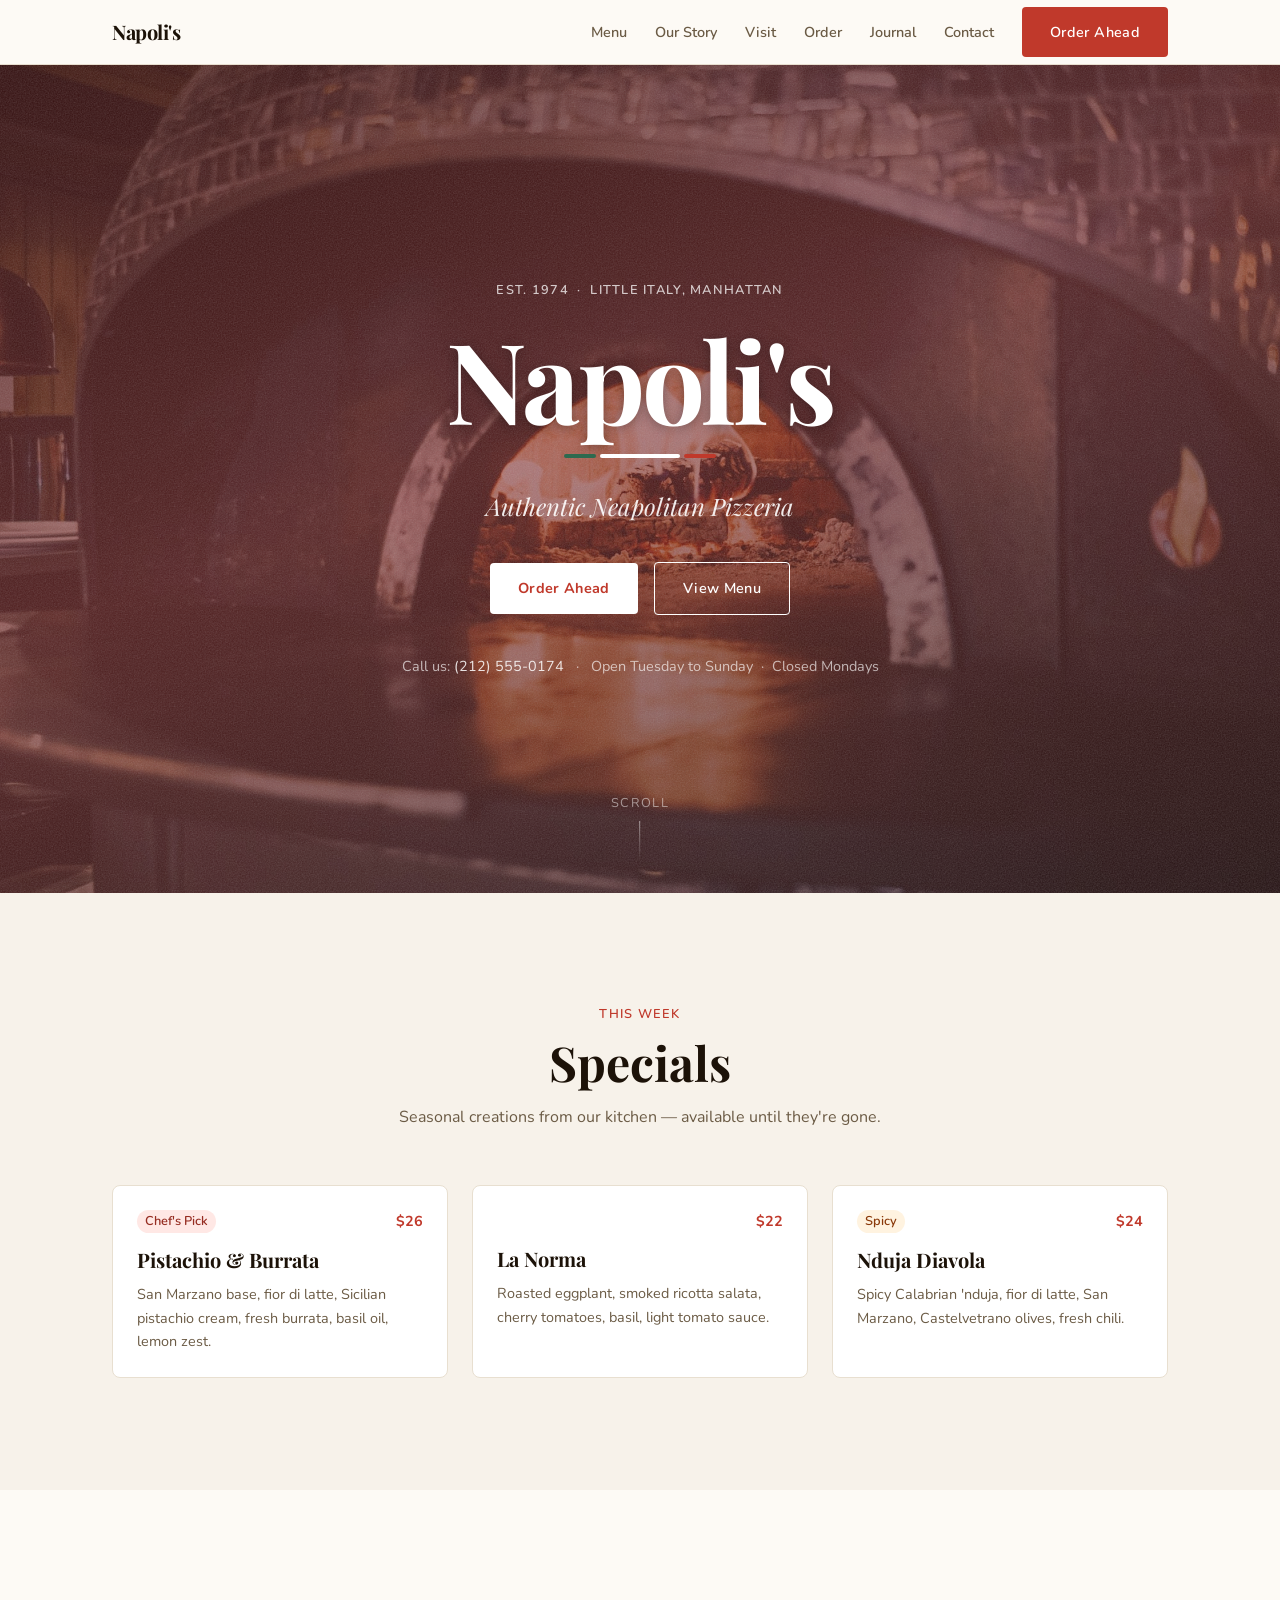
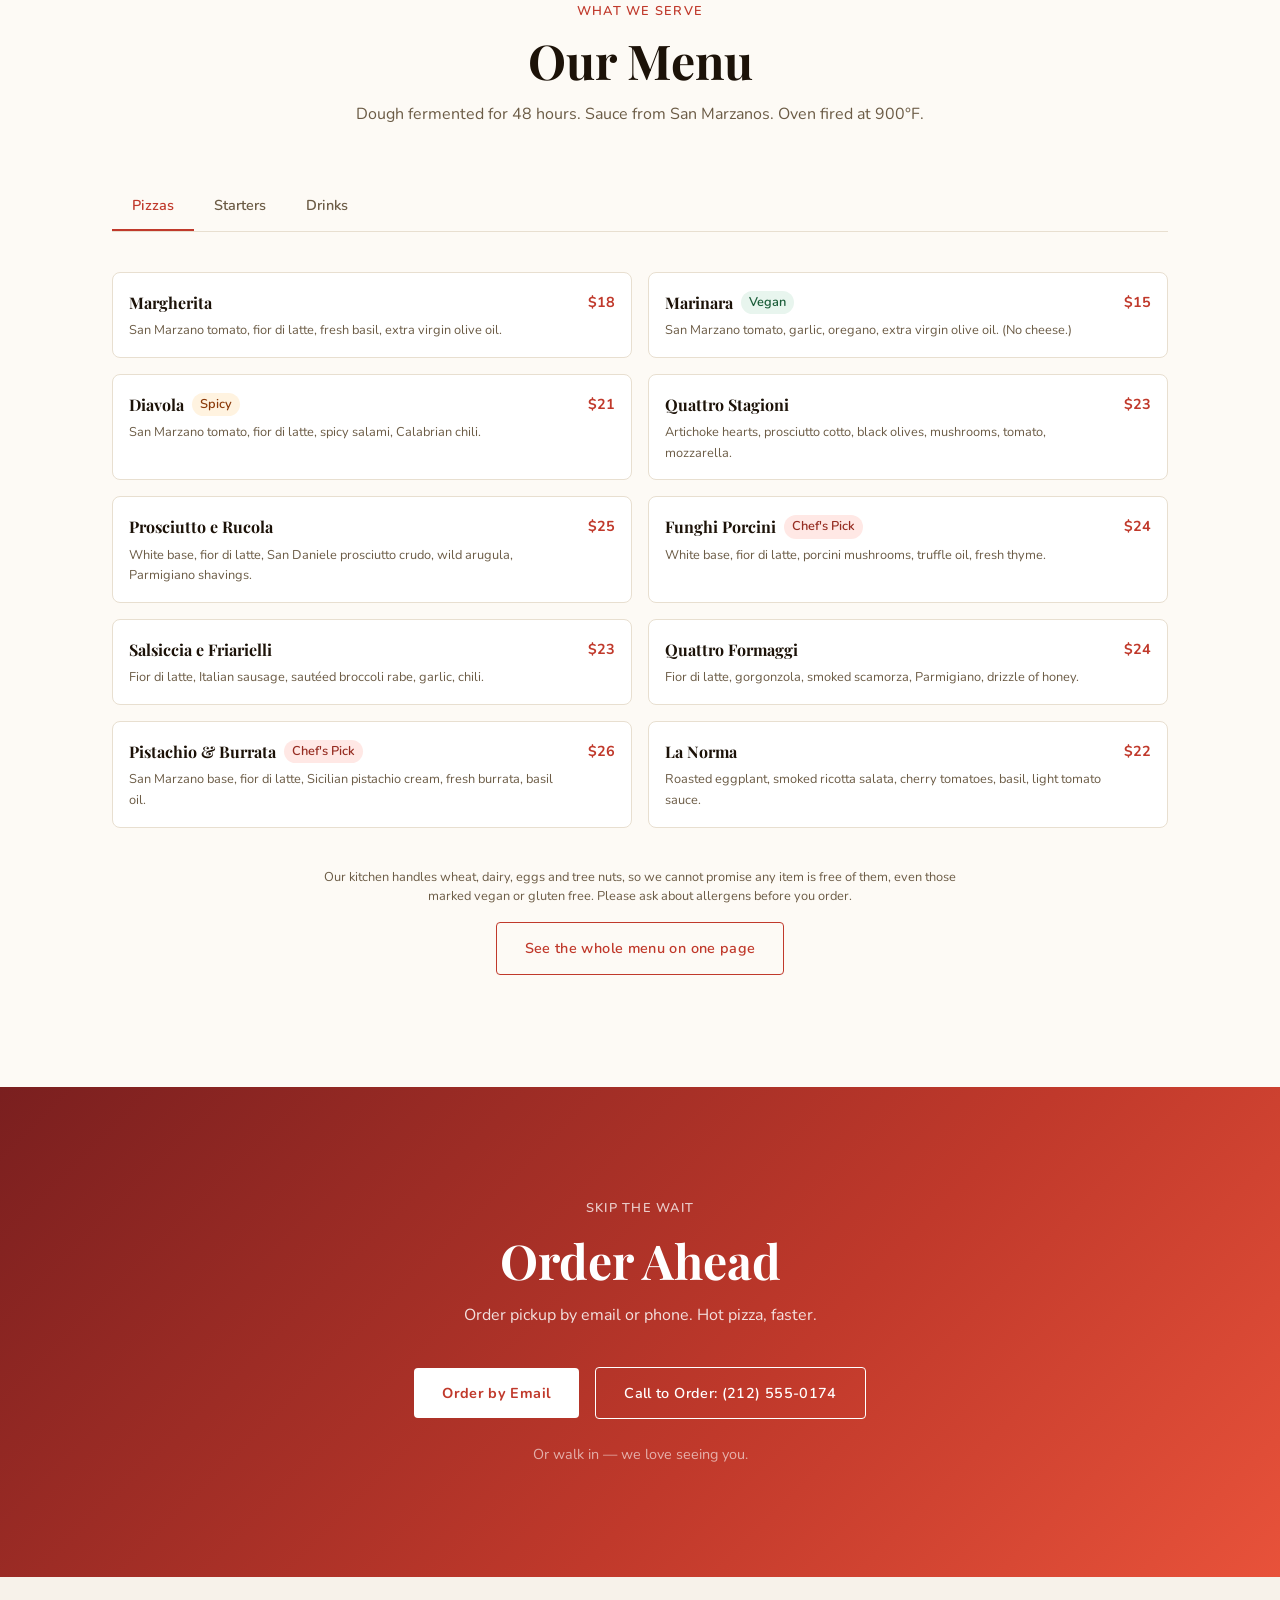
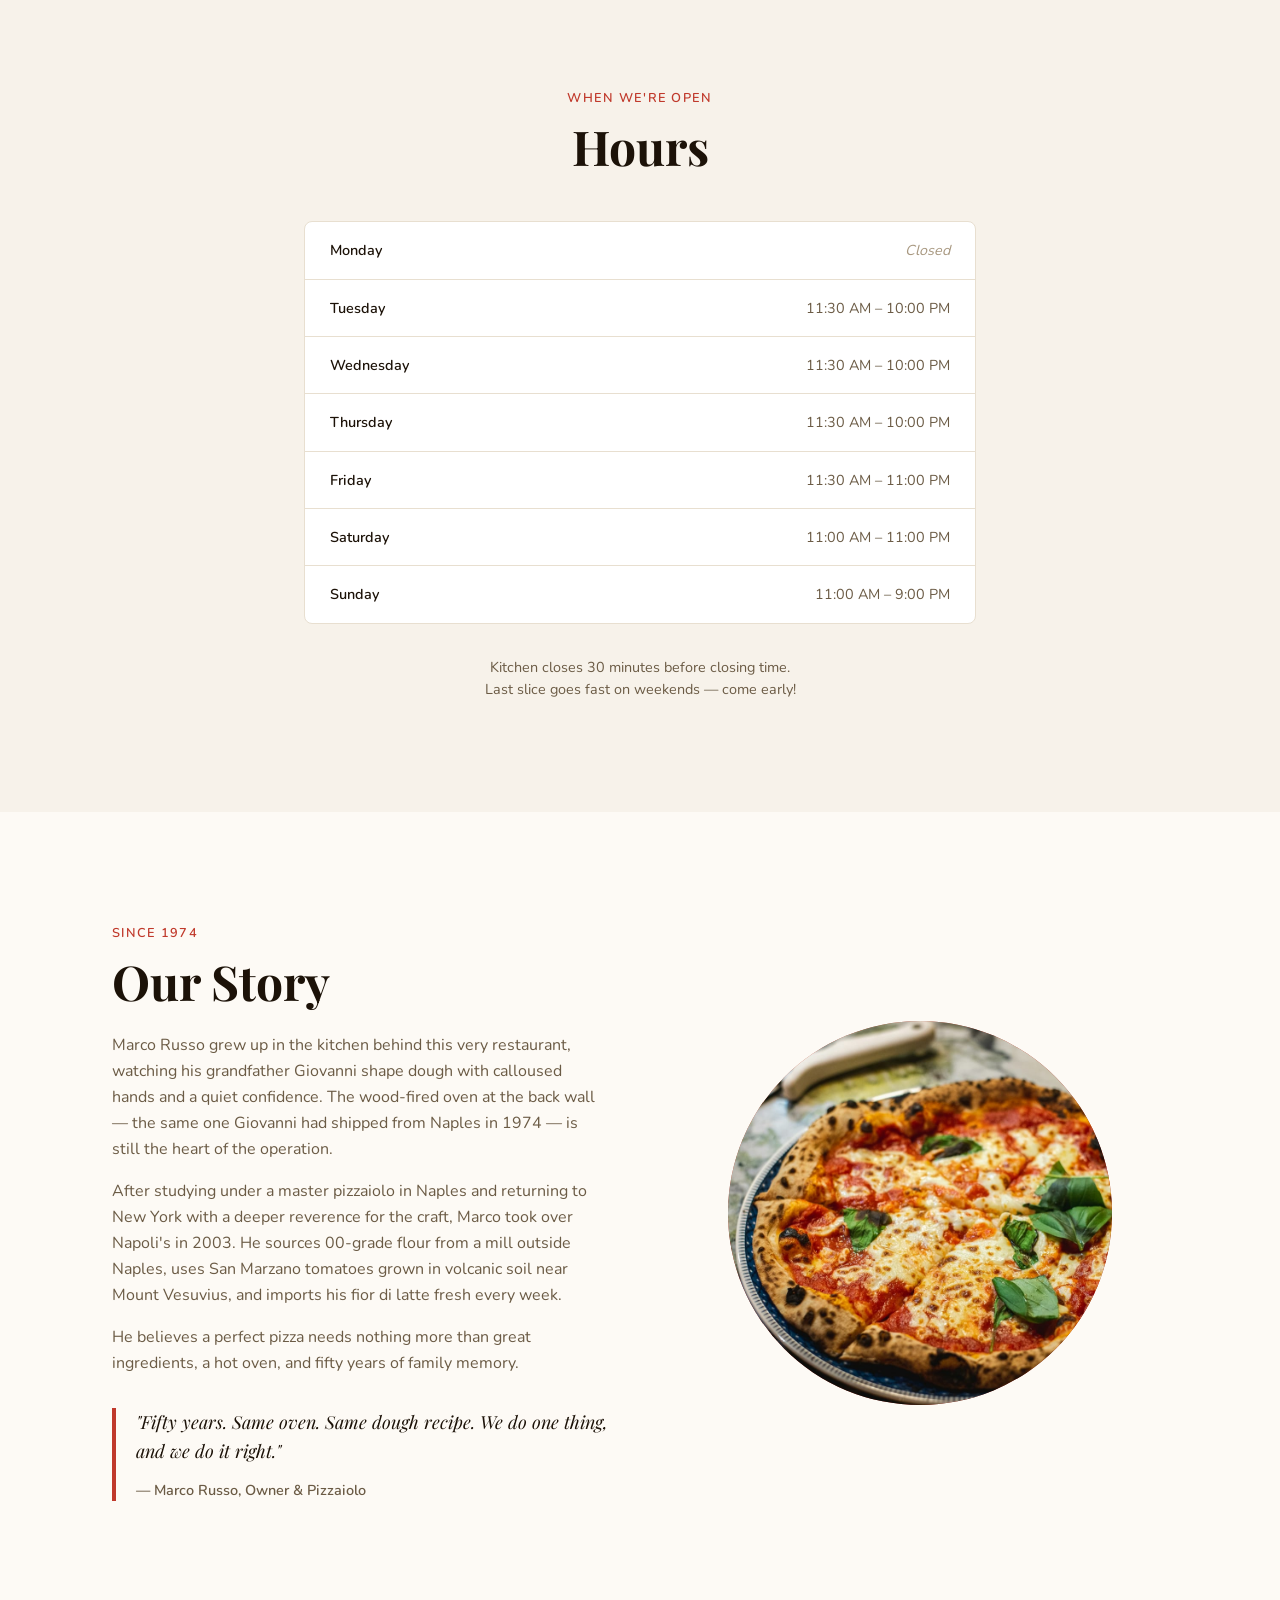
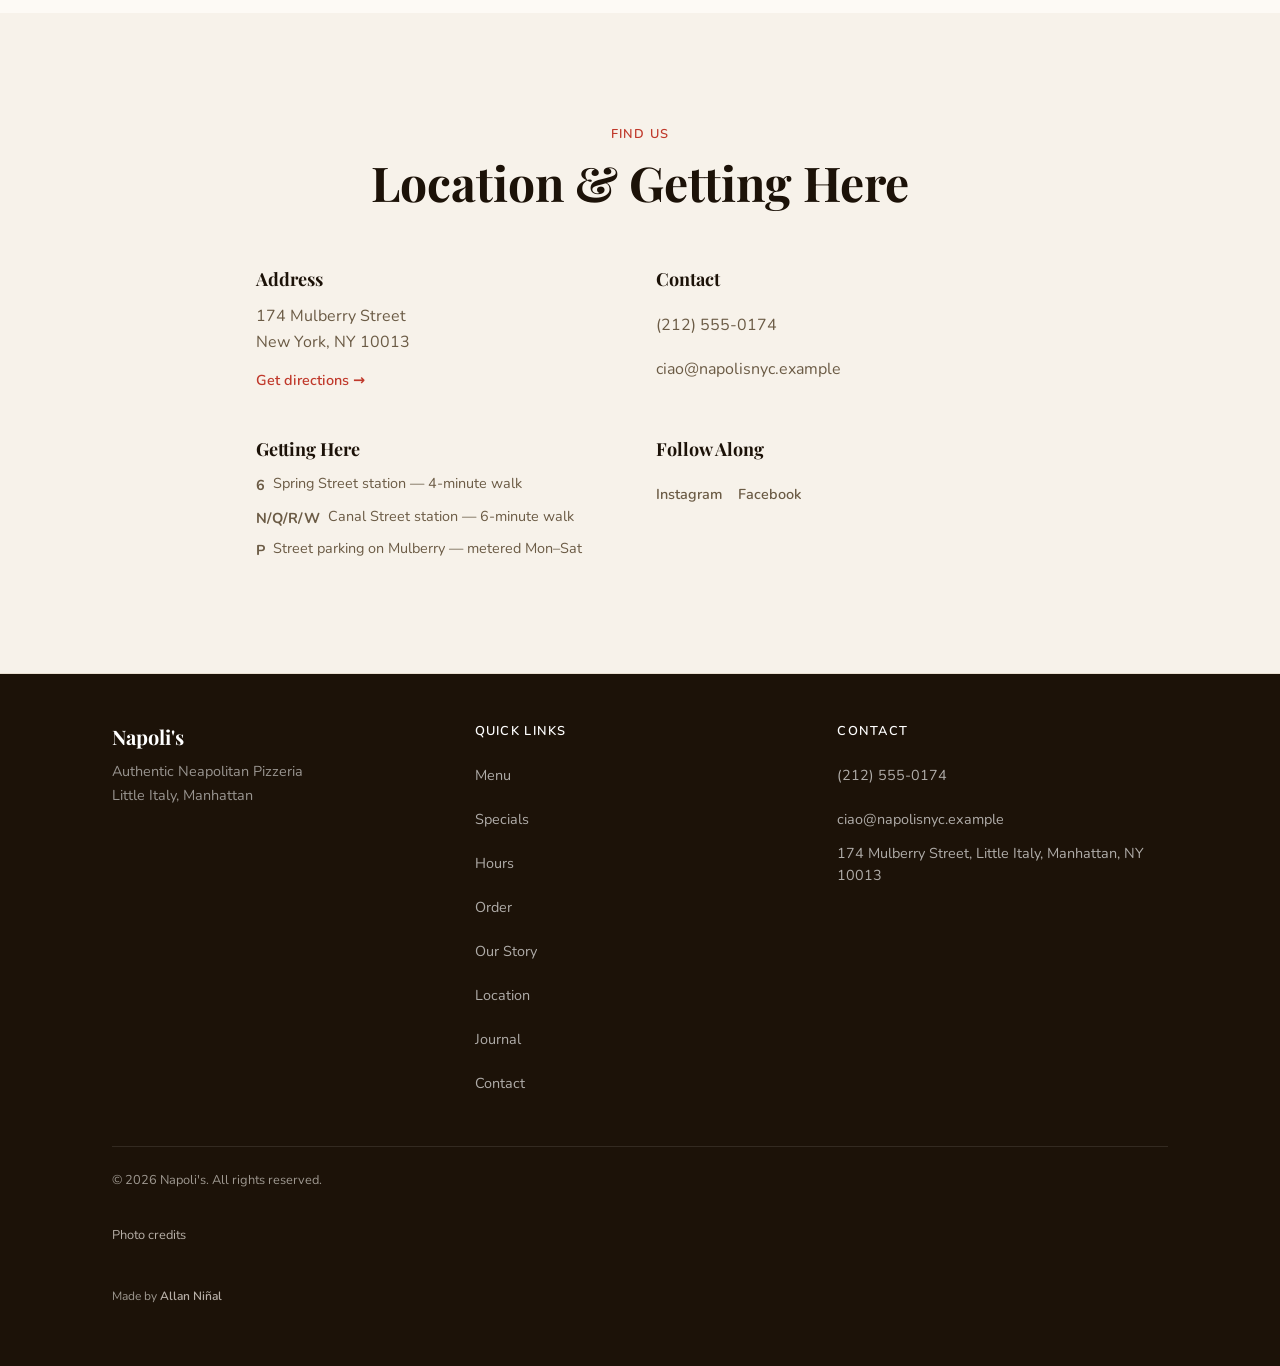
==== commit 9347b8d7: "1.0.1: Demo email addresses now end in .example, so none can reach a real business. Social links go " ====
--- a/index.html
+++ b/index.html
@@ -1,6 +1,6 @@
-<!DOCTYPE html><html lang="en" class="scroll-smooth" id="top"> <head><meta charset="utf-8"><meta name="viewport" content="width=device-width, initial-scale=1, viewport-fit=cover"><meta name="theme-color" content="#FDFAF5"><meta name="color-scheme" content="light"><title>Napoli&#39;s — Neapolitan Pizzeria in Little Italy</title><meta name="description" content="Hand-stretched Neapolitan pizza baked in a wood-fired oven at 900°F. Three generations of the Russo family in Little Italy since 1974."><meta name="author" content="Marco Russo"><link rel="canonical" href="https://example.com/"><meta property="og:title" content="Napoli's — Neapolitan Pizzeria in Little Italy"><meta property="og:description" content="Hand-stretched Neapolitan pizza baked in a wood-fired oven at 900°F. Three generations of the Russo family in Little Italy since 1974."><meta property="og:url" content="https://example.com/"><meta property="og:type" content="website"><meta property="og:site_name" content="Napoli's"><meta property="og:locale" content="en_US"><meta property="og:image" content="https://example.com/og-image.png"><meta property="og:image:type" content="image/png"><meta property="og:image:width" content="1200"><meta property="og:image:height" content="630"><meta property="og:image:alt" content="Napoli's — Authentic Neapolitan Pizzeria in Little Italy, Manhattan"><meta name="twitter:card" content="summary_large_image"><meta name="twitter:title" content="Napoli's — Neapolitan Pizzeria in Little Italy"><meta name="twitter:description" content="Hand-stretched Neapolitan pizza baked in a wood-fired oven at 900°F. Three generations of the Russo family in Little Italy since 1974."><meta name="twitter:image" content="https://example.com/og-image.png"><meta name="twitter:image:alt" content="Napoli's — Authentic Neapolitan Pizzeria in Little Italy, Manhattan"><link rel="icon" href="./favicon.svg" type="image/svg+xml"><link rel="apple-touch-icon" href="./favicon.svg"><script type="application/ld+json">{"@context":"https://schema.org","@graph":[{"@type":"Restaurant","@id":"https://example.com/#restaurant","name":"Napoli's","description":"Hand-stretched Neapolitan pizza baked in a wood-fired oven at 900°F. Three generations of the Russo family in Little Italy since 1974.","url":"https://example.com/","telephone":"(212) 555-0174","email":"ciao@napolisnyc.com","priceRange":"$$","servesCuisine":"Italian, Pizza","acceptsReservations":false,"address":{"@type":"PostalAddress","streetAddress":"174 Mulberry Street","addressLocality":"New York","addressRegion":"NY","postalCode":"10013","addressCountry":"US"},"geo":{"@type":"GeoCoordinates","latitude":40.7199,"longitude":-73.9969},"openingHoursSpecification":[{"@type":"OpeningHoursSpecification","dayOfWeek":["Tuesday"],"opens":"11:30","closes":"22:00"},{"@type":"OpeningHoursSpecification","dayOfWeek":["Wednesday"],"opens":"11:30","closes":"22:00"},{"@type":"OpeningHoursSpecification","dayOfWeek":["Thursday"],"opens":"11:30","closes":"22:00"},{"@type":"OpeningHoursSpecification","dayOfWeek":["Friday"],"opens":"11:30","closes":"23:00"},{"@type":"OpeningHoursSpecification","dayOfWeek":["Saturday"],"opens":"11:00","closes":"23:00"},{"@type":"OpeningHoursSpecification","dayOfWeek":["Sunday"],"opens":"11:00","closes":"21:00"}],"image":"https://example.com/og-image.png","sameAs":["https://instagram.com/napolisnyc","https://facebook.com/napolisnyc"],"hasMenu":"https://example.com/#menu","foundingDate":"1974"},{"@type":"Menu","@id":"https://example.com/#menu","name":"Napoli's Menu","url":"https://example.com/#menu","inLanguage":"en","mainEntityOfPage":"https://example.com/#restaurant"},{"@type":"Person","@id":"https://example.com/#owner","name":"Marco Russo","jobTitle":"Owner & Pizzaiolo","worksFor":{"@id":"https://example.com/#restaurant"},"description":"Fifty years. Same oven. Same dough recipe. We do one thing, and we do it right."}]}</script><link rel="stylesheet" href="./assets/index.D8tE88VY.css"></head> <body class="min-h-screen flex flex-col antialiased bg-bg text-text"> <header class="sticky top-0 z-50 bg-bg border-b border-border" style="backdrop-filter: blur(8px); background-color: rgba(253,250,245,0.95);" data-astro-cid-ctg3m53h> <div class="container-x" data-astro-cid-ctg3m53h> <div class="flex items-center justify-between h-16 gap-4" data-astro-cid-ctg3m53h> <!-- Logo / Name --> <a href="./index.html" class="font-display font-bold text-xl text-text tracking-tight hover:text-accent transition-colors inline-flex items-center" style="min-height:44px;" aria-label="Napoli's — home" data-astro-cid-ctg3m53h> Napoli&#39;s </a> <!-- Desktop nav --> <nav class="hidden lg:flex items-center gap-1" aria-label="Main navigation" data-astro-cid-ctg3m53h> <a href="./menu/index.html" class="nav-link px-3 py-2 text-sm font-sans font-semibold text-text-muted hover:text-accent transition-colors rounded" data-astro-cid-ctg3m53h>Menu</a><a href="./index.html#story" class="nav-link px-3 py-2 text-sm font-sans font-semibold text-text-muted hover:text-accent transition-colors rounded" data-astro-cid-ctg3m53h>Our Story</a><a href="./index.html#hours" class="nav-link px-3 py-2 text-sm font-sans font-semibold text-text-muted hover:text-accent transition-colors rounded" data-astro-cid-ctg3m53h>Visit</a><a href="./index.html#order" class="nav-link px-3 py-2 text-sm font-sans font-semibold text-text-muted hover:text-accent transition-colors rounded" data-astro-cid-ctg3m53h>Order</a><a href="./journal/index.html" class="nav-link px-3 py-2 text-sm font-sans font-semibold text-text-muted hover:text-accent transition-colors rounded" data-astro-cid-ctg3m53h>Journal</a><a href="./contact/index.html" class="nav-link px-3 py-2 text-sm font-sans font-semibold text-text-muted hover:text-accent transition-colors rounded" data-astro-cid-ctg3m53h>Contact</a> <a href="./index.html#order" class="btn-primary ml-3 text-sm" style="min-height:44px;" data-astro-cid-ctg3m53h>Order Online</a> </nav> <!-- Phone: menu (no JavaScript) --> <details class="mobile-menu lg:hidden" data-astro-cid-ctg3m53h> <summary aria-label="Menu" data-astro-cid-ctg3m53h>Menu</summary> <nav aria-label="Mobile navigation" data-astro-cid-ctg3m53h> <a href="./menu/index.html" data-astro-cid-ctg3m53h>Menu</a><a href="./index.html#story" data-astro-cid-ctg3m53h>Our Story</a><a href="./index.html#hours" data-astro-cid-ctg3m53h>Visit</a><a href="./index.html#order" data-astro-cid-ctg3m53h>Order</a><a href="./journal/index.html" data-astro-cid-ctg3m53h>Journal</a><a href="./contact/index.html" data-astro-cid-ctg3m53h>Contact</a> <a href="./index.html#order" class="mobile-menu__cta" data-astro-cid-ctg3m53h>Order Online</a> </nav> </details> </div> </div> </header>  <main class="flex-1">  <section id="hero" class="relative flex items-center justify-center overflow-hidden" style="min-height: 92vh;" aria-label="Hero"> <!-- Real photo of the wood fire, with a warm dark overlay for legibility --> <img src="./images/hero.jpg" alt="Flames and a burning log inside a tile-covered wood-fired pizza oven" width="2000" height="1300" fetchpriority="high" decoding="async" class="absolute inset-0 w-full h-full object-cover"> <div class="absolute inset-0" style="background: linear-gradient(160deg, rgba(59,10,10,0.78) 0%, rgba(122,31,31,0.6) 45%, rgba(40,10,10,0.7) 100%);" aria-hidden="true"></div> <!-- Subtle texture overlay --> <div class="absolute inset-0 opacity-20" style="background-image: url('data:image/svg+xml,<svg xmlns=%22http://www.w3.org/2000/svg%22 width=%22200%22 height=%22200%22><filter id=%22n%22><feTurbulence type=%22fractalNoise%22 baseFrequency=%220.75%22 numOctaves=%224%22 stitchTiles=%22stitch%22/><feColorMatrix type=%22saturate%22 values=%220%22/></filter><rect width=%22200%22 height=%22200%22 filter=%22url(%23n)%22 opacity=%221%22/></svg>'); background-size: 200px 200px;" aria-hidden="true"></div> <div class="relative container-x text-center py-32 md:py-40"> <!-- Eyebrow --> <p class="text-xs font-sans font-semibold uppercase tracking-widest mb-5 reveal" style="color: rgba(255,255,255,0.75);">
+<!DOCTYPE html><html lang="en" class="scroll-smooth" id="top"> <head><meta charset="utf-8"><meta name="viewport" content="width=device-width, initial-scale=1, viewport-fit=cover"><meta name="theme-color" content="#FDFAF5"><meta name="color-scheme" content="light"><title>Napoli&#39;s — Neapolitan Pizzeria in Little Italy</title><meta name="description" content="Hand-stretched Neapolitan pizza baked in a wood-fired oven at 900°F. Three generations of the Russo family in Little Italy since 1974."><meta name="author" content="Marco Russo"><link rel="canonical" href="https://example.com/"><meta property="og:title" content="Napoli's — Neapolitan Pizzeria in Little Italy"><meta property="og:description" content="Hand-stretched Neapolitan pizza baked in a wood-fired oven at 900°F. Three generations of the Russo family in Little Italy since 1974."><meta property="og:url" content="https://example.com/"><meta property="og:type" content="website"><meta property="og:site_name" content="Napoli's"><meta property="og:locale" content="en_US"><meta property="og:image" content="https://example.com/og-image.png"><meta property="og:image:type" content="image/png"><meta property="og:image:width" content="1200"><meta property="og:image:height" content="630"><meta property="og:image:alt" content="Napoli's — Authentic Neapolitan Pizzeria in Little Italy, Manhattan"><meta name="twitter:card" content="summary_large_image"><meta name="twitter:title" content="Napoli's — Neapolitan Pizzeria in Little Italy"><meta name="twitter:description" content="Hand-stretched Neapolitan pizza baked in a wood-fired oven at 900°F. Three generations of the Russo family in Little Italy since 1974."><meta name="twitter:image" content="https://example.com/og-image.png"><meta name="twitter:image:alt" content="Napoli's — Authentic Neapolitan Pizzeria in Little Italy, Manhattan"><link rel="icon" href="./favicon.svg" type="image/svg+xml"><link rel="apple-touch-icon" href="./favicon.svg"><script type="application/ld+json">{"@context":"https://schema.org","@graph":[{"@type":"Restaurant","@id":"https://example.com/#restaurant","name":"Napoli's","description":"Hand-stretched Neapolitan pizza baked in a wood-fired oven at 900°F. Three generations of the Russo family in Little Italy since 1974.","url":"https://example.com/","telephone":"(212) 555-0174","email":"ciao@napolisnyc.example","priceRange":"$$","servesCuisine":"Italian, Pizza","acceptsReservations":false,"address":{"@type":"PostalAddress","streetAddress":"174 Mulberry Street","addressLocality":"New York","addressRegion":"NY","postalCode":"10013","addressCountry":"US"},"geo":{"@type":"GeoCoordinates","latitude":40.7199,"longitude":-73.9969},"openingHoursSpecification":[{"@type":"OpeningHoursSpecification","dayOfWeek":["Tuesday"],"opens":"11:30","closes":"22:00"},{"@type":"OpeningHoursSpecification","dayOfWeek":["Wednesday"],"opens":"11:30","closes":"22:00"},{"@type":"OpeningHoursSpecification","dayOfWeek":["Thursday"],"opens":"11:30","closes":"22:00"},{"@type":"OpeningHoursSpecification","dayOfWeek":["Friday"],"opens":"11:30","closes":"23:00"},{"@type":"OpeningHoursSpecification","dayOfWeek":["Saturday"],"opens":"11:00","closes":"23:00"},{"@type":"OpeningHoursSpecification","dayOfWeek":["Sunday"],"opens":"11:00","closes":"21:00"}],"image":"https://example.com/og-image.png","sameAs":["https://instagram.com","https://facebook.com"],"hasMenu":"https://example.com/#menu","foundingDate":"1974"},{"@type":"Menu","@id":"https://example.com/#menu","name":"Napoli's Menu","url":"https://example.com/#menu","inLanguage":"en","mainEntityOfPage":"https://example.com/#restaurant"},{"@type":"Person","@id":"https://example.com/#owner","name":"Marco Russo","jobTitle":"Owner & Pizzaiolo","worksFor":{"@id":"https://example.com/#restaurant"},"description":"Fifty years. Same oven. Same dough recipe. We do one thing, and we do it right."}]}</script><link rel="stylesheet" href="./assets/index.D8tE88VY.css"></head> <body class="min-h-screen flex flex-col antialiased bg-bg text-text"> <header class="sticky top-0 z-50 bg-bg border-b border-border" style="backdrop-filter: blur(8px); background-color: rgba(253,250,245,0.95);" data-astro-cid-ctg3m53h> <div class="container-x" data-astro-cid-ctg3m53h> <div class="flex items-center justify-between h-16 gap-4" data-astro-cid-ctg3m53h> <!-- Logo / Name --> <a href="./index.html" class="font-display font-bold text-xl text-text tracking-tight hover:text-accent transition-colors inline-flex items-center" style="min-height:44px;" aria-label="Napoli's — home" data-astro-cid-ctg3m53h> Napoli&#39;s </a> <!-- Desktop nav --> <nav class="hidden lg:flex items-center gap-1" aria-label="Main navigation" data-astro-cid-ctg3m53h> <a href="./menu/index.html" class="nav-link px-3 py-2 text-sm font-sans font-semibold text-text-muted hover:text-accent transition-colors rounded" data-astro-cid-ctg3m53h>Menu</a><a href="./index.html#story" class="nav-link px-3 py-2 text-sm font-sans font-semibold text-text-muted hover:text-accent transition-colors rounded" data-astro-cid-ctg3m53h>Our Story</a><a href="./index.html#hours" class="nav-link px-3 py-2 text-sm font-sans font-semibold text-text-muted hover:text-accent transition-colors rounded" data-astro-cid-ctg3m53h>Visit</a><a href="./index.html#order" class="nav-link px-3 py-2 text-sm font-sans font-semibold text-text-muted hover:text-accent transition-colors rounded" data-astro-cid-ctg3m53h>Order</a><a href="./journal/index.html" class="nav-link px-3 py-2 text-sm font-sans font-semibold text-text-muted hover:text-accent transition-colors rounded" data-astro-cid-ctg3m53h>Journal</a><a href="./contact/index.html" class="nav-link px-3 py-2 text-sm font-sans font-semibold text-text-muted hover:text-accent transition-colors rounded" data-astro-cid-ctg3m53h>Contact</a> <a href="./index.html#order" class="btn-primary ml-3 text-sm" style="min-height:44px;" data-astro-cid-ctg3m53h>Order Ahead</a> </nav> <!-- Phone: menu (no JavaScript) --> <details class="mobile-menu lg:hidden" data-astro-cid-ctg3m53h> <summary aria-label="Menu" data-astro-cid-ctg3m53h>Menu</summary> <nav aria-label="Mobile navigation" data-astro-cid-ctg3m53h> <a href="./menu/index.html" data-astro-cid-ctg3m53h>Menu</a><a href="./index.html#story" data-astro-cid-ctg3m53h>Our Story</a><a href="./index.html#hours" data-astro-cid-ctg3m53h>Visit</a><a href="./index.html#order" data-astro-cid-ctg3m53h>Order</a><a href="./journal/index.html" data-astro-cid-ctg3m53h>Journal</a><a href="./contact/index.html" data-astro-cid-ctg3m53h>Contact</a> <a href="./index.html#order" class="mobile-menu__cta" data-astro-cid-ctg3m53h>Order Ahead</a> </nav> </details> </div> </div> </header>  <main class="flex-1">  <section id="hero" class="relative flex items-center justify-center overflow-hidden" style="min-height: 92vh;" aria-label="Hero"> <!-- Real photo of the wood fire, with a warm dark overlay for legibility --> <img src="./images/hero.jpg" alt="Flames and a burning log inside a tile-covered wood-fired pizza oven" width="2000" height="1300" fetchpriority="high" decoding="async" class="absolute inset-0 w-full h-full object-cover"> <div class="absolute inset-0" style="background: linear-gradient(160deg, rgba(59,10,10,0.78) 0%, rgba(122,31,31,0.6) 45%, rgba(40,10,10,0.7) 100%);" aria-hidden="true"></div> <!-- Subtle texture overlay --> <div class="absolute inset-0 opacity-20" style="background-image: url('data:image/svg+xml,<svg xmlns=%22http://www.w3.org/2000/svg%22 width=%22200%22 height=%22200%22><filter id=%22n%22><feTurbulence type=%22fractalNoise%22 baseFrequency=%220.75%22 numOctaves=%224%22 stitchTiles=%22stitch%22/><feColorMatrix type=%22saturate%22 values=%220%22/></filter><rect width=%22200%22 height=%22200%22 filter=%22url(%23n)%22 opacity=%221%22/></svg>'); background-size: 200px 200px;" aria-hidden="true"></div> <div class="relative container-x text-center py-32 md:py-40"> <!-- Eyebrow --> <p class="text-xs font-sans font-semibold uppercase tracking-widest mb-5 reveal" style="color: rgba(255,255,255,0.75);">
 Est. 1974 &nbsp;&middot;&nbsp; Little Italy, Manhattan </p> <!-- Restaurant name --> <h1 class="font-display font-bold tracking-tight mb-4 reveal" style="font-size: clamp(3rem, 10vw, 7rem); color: #FFFFFF; line-height: 1.05; text-shadow: 0 2px 12px rgba(0,0,0,0.3);"> Napoli&#39;s </h1> <!-- Decorative Italian-flag colour rule --> <div class="flex items-center justify-center gap-1 mb-8 reveal" aria-hidden="true"> <div class="h-1 w-8 rounded-full" style="background:#2D6A4F;"></div> <div class="h-1 w-20 rounded-full" style="background:#FFFFFF;"></div> <div class="h-1 w-8 rounded-full" style="background:#C0392B;"></div> </div> <!-- Tagline --> <p class="font-display italic text-xl sm:text-2xl mb-10 reveal" style="color: rgba(255,255,255,0.90);"> Authentic Neapolitan Pizzeria </p> <!-- CTAs --> <div class="flex flex-col sm:flex-row items-center justify-center gap-4 reveal"> <a href="#order" class="btn-primary" style="background-color:#FFFFFF;color:#C0392B;font-weight:700;">
-Order Online
+Order Ahead
 </a> <a href="./menu/index.html" class="btn-ghost-dark">
 View Menu
 </a> </div> <!-- Phone teaser --> <p class="mt-10 text-sm font-sans reveal" style="color: rgba(255,255,255,0.65);">
@@ -38,11 +38,11 @@
 </script> <section id="order" class="py-20 sm:py-28" style="background: linear-gradient(135deg, #7A1F1F 0%, #C0392B 60%, #E8523A 100%);" aria-label="Order online"> <div class="container-x text-center"> <p class="text-xs font-sans font-semibold uppercase tracking-widest mb-4 reveal" style="color: rgba(255,255,255,0.75);">
 Skip the wait
 </p> <h2 class="font-display text-4xl sm:text-5xl font-bold mb-4 reveal" style="color:#FFFFFF;">
-Order Online
+Order Ahead
 </h2> <p class="font-sans mb-10 max-w-lg mx-auto reveal" style="color: rgba(255,255,255,0.85);">
-Order pickup or delivery online. Hot pizza, faster.
-</p> <div class="flex flex-col sm:flex-row items-center justify-center gap-4 reveal"> <a href="#order" class="btn-primary" style="background-color:#FFFFFF;color:#C0392B;font-weight:700;min-height:48px;">
-Order Online
+Order pickup by email or phone. Hot pizza, faster.
+</p> <div class="flex flex-col sm:flex-row items-center justify-center gap-4 reveal"> <a href="mailto:ciao@napolisnyc.example?subject=Pickup%20order" class="btn-primary" style="background-color:#FFFFFF;color:#C0392B;font-weight:700;min-height:48px;">
+Order by Email
 </a> <a href="tel:2125550174" class="btn-ghost-dark" style="min-height:48px;">
 Call to Order: (212) 555-0174 </a> </div> <p class="mt-6 text-sm font-sans reveal" style="color: rgba(255,255,255,0.6);">
 Or walk in — we love seeing you.
@@ -57,10 +57,11 @@
 </p> <footer class="mt-3 text-sm font-sans font-semibold text-text-muted">
 — Marco Russo, Owner &amp; Pizzaiolo </footer> </blockquote> </div> <!-- Visual: a real pizza photo --> <div class="reveal flex justify-center"> <div class="relative w-72 h-72 sm:w-96 sm:h-96 rounded-full flex items-center justify-center overflow-hidden" style="background: radial-gradient(circle at 40% 35%, #E8C4A0 0%, #C0392B 55%, #7A1F1F 100%);"> <img src="./images/story.jpg" alt="A Margherita pizza with fresh basil leaves on a blue-rimmed plate" width="900" height="900" loading="lazy" decoding="async" class="absolute inset-0 w-full h-full object-cover"> <!-- Est badge --> <div class="absolute -bottom-4 -right-4 w-20 h-20 rounded-full flex flex-col items-center justify-center shadow-lg" style="background-color:#2D6A4F;"> <span class="text-xs font-sans font-bold text-white uppercase tracking-wider">Est.</span> <span class="text-lg font-display font-bold text-white">1974</span> </div> </div> </div> </div> </div> </section> <section id="location" class="section-gap bg-surface-2"> <div class="container-x"> <div class="text-center mb-14 reveal"> <p class="label-eyebrow mb-3">Find Us</p> <h2 class="font-display text-4xl sm:text-5xl font-bold text-text">Location & Getting Here</h2> </div> <div class="max-w-3xl mx-auto"> <!-- Info --> <div class="reveal grid gap-8 sm:grid-cols-2"> <!-- Address --> <div> <h3 class="font-display font-bold text-lg text-text mb-2">Address</h3> <address class="font-sans not-italic text-text-muted leading-relaxed"> 174 Mulberry Street<br> New York, NY 10013 </address> <a href="https://maps.google.com/?q=174+Mulberry+Street+New+York+NY+10013" class="inline-flex items-center gap-2 mt-1 text-sm font-sans font-semibold text-accent hover:underline" style="min-height:44px;" target="_blank" rel="noopener noreferrer">
 Get directions &rarr;
-</a> </div> <!-- Contact --> <div> <h3 class="font-display font-bold text-lg text-text mb-2">Contact</h3> <ul class="font-sans text-text-muted space-y-0"> <li> <a href="tel:2125550174" class="hover:text-accent transition-colors inline-flex items-center" style="min-height:44px;"> (212) 555-0174 </a> </li> <li> <a href="mailto:ciao@napolisnyc.com" class="hover:text-accent transition-colors inline-flex items-center" style="min-height:44px;"> ciao@napolisnyc.com </a> </li> </ul> </div> <!-- Parking / transit --> <div> <h3 class="font-display font-bold text-lg text-text mb-2">Getting Here</h3> <ul class="font-sans text-sm text-text-muted space-y-2"> <li class="flex items-start gap-2"> <span class="mt-0.5 shrink-0 font-bold text-green-DEFAULT">6</span> <span>Spring Street station — 4-minute walk</span> </li> <li class="flex items-start gap-2"> <span class="mt-0.5 shrink-0 font-bold text-green-DEFAULT">N/Q/R/W</span> <span>Canal Street station — 6-minute walk</span> </li> <li class="flex items-start gap-2"> <span class="mt-0.5 shrink-0 font-bold text-text-muted">P</span> <span>Street parking on Mulberry — metered Mon–Sat</span> </li> </ul> </div> <!-- Social --> <div> <h3 class="font-display font-bold text-lg text-text mb-2">Follow Along</h3> <div class="flex items-center gap-4"> <a href="https://instagram.com/napolisnyc" class="font-sans text-sm font-semibold text-text-muted hover:text-accent transition-colors inline-flex items-center" style="min-height:44px;" target="_blank" rel="noopener noreferrer">
-Instagram @napolisnyc </a> <a href="https://facebook.com/napolisnyc" class="font-sans text-sm font-semibold text-text-muted hover:text-accent transition-colors inline-flex items-center" style="min-height:44px;" target="_blank" rel="noopener noreferrer">
+</a> </div> <!-- Contact --> <div> <h3 class="font-display font-bold text-lg text-text mb-2">Contact</h3> <ul class="font-sans text-text-muted space-y-0"> <li> <a href="tel:2125550174" class="hover:text-accent transition-colors inline-flex items-center" style="min-height:44px;"> (212) 555-0174 </a> </li> <li> <a href="mailto:ciao@napolisnyc.example" class="hover:text-accent transition-colors inline-flex items-center" style="min-height:44px;"> ciao@napolisnyc.example </a> </li> </ul> </div> <!-- Parking / transit --> <div> <h3 class="font-display font-bold text-lg text-text mb-2">Getting Here</h3> <ul class="font-sans text-sm text-text-muted space-y-2"> <li class="flex items-start gap-2"> <span class="mt-0.5 shrink-0 font-bold text-green-DEFAULT">6</span> <span>Spring Street station — 4-minute walk</span> </li> <li class="flex items-start gap-2"> <span class="mt-0.5 shrink-0 font-bold text-green-DEFAULT">N/Q/R/W</span> <span>Canal Street station — 6-minute walk</span> </li> <li class="flex items-start gap-2"> <span class="mt-0.5 shrink-0 font-bold text-text-muted">P</span> <span>Street parking on Mulberry — metered Mon–Sat</span> </li> </ul> </div> <!-- Social --> <div> <h3 class="font-display font-bold text-lg text-text mb-2">Follow Along</h3> <div class="flex items-center gap-4"> <a href="https://instagram.com" class="font-sans text-sm font-semibold text-text-muted hover:text-accent transition-colors inline-flex items-center" style="min-height:44px;" target="_blank" rel="noopener noreferrer">
+Instagram
+</a> <a href="https://facebook.com" class="font-sans text-sm font-semibold text-text-muted hover:text-accent transition-colors inline-flex items-center" style="min-height:44px;" target="_blank" rel="noopener noreferrer">
 Facebook
-</a> </div> </div> </div> </div> </div> </section>  </main> <footer class="bg-text py-12 border-t border-border" style="background-color:#1C1208;" data-astro-cid-gcn2mc3v> <div class="container-x" data-astro-cid-gcn2mc3v> <div class="grid sm:grid-cols-3 gap-8 mb-10" data-astro-cid-gcn2mc3v> <!-- Brand --> <div data-astro-cid-gcn2mc3v> <p class="font-display font-bold text-xl mb-2" style="color:#FFFFFF;" data-astro-cid-gcn2mc3v>Napoli&#39;s</p> <p class="font-sans text-sm leading-relaxed" style="color:rgba(255,255,255,0.55);" data-astro-cid-gcn2mc3v> Authentic Neapolitan Pizzeria<br data-astro-cid-gcn2mc3v> Little Italy, Manhattan </p> </div> <!-- Quick links --> <nav aria-label="Footer navigation" data-astro-cid-gcn2mc3v> <p class="font-sans text-xs font-semibold uppercase tracking-widest mb-3" style="color:#FFFFFF;" data-astro-cid-gcn2mc3v>Quick Links</p> <ul data-astro-cid-gcn2mc3v> <li data-astro-cid-gcn2mc3v> <a href="./menu/index.html" class="font-sans text-sm hover:text-accent transition-colors" style="color:rgba(255,255,255,0.65);display:flex;align-items:center;min-height:44px;" data-astro-cid-gcn2mc3v> Menu </a> </li><li data-astro-cid-gcn2mc3v> <a href="./index.html#specials" class="font-sans text-sm hover:text-accent transition-colors" style="color:rgba(255,255,255,0.65);display:flex;align-items:center;min-height:44px;" data-astro-cid-gcn2mc3v> Specials </a> </li><li data-astro-cid-gcn2mc3v> <a href="./index.html#hours" class="font-sans text-sm hover:text-accent transition-colors" style="color:rgba(255,255,255,0.65);display:flex;align-items:center;min-height:44px;" data-astro-cid-gcn2mc3v> Hours </a> </li><li data-astro-cid-gcn2mc3v> <a href="./index.html#order" class="font-sans text-sm hover:text-accent transition-colors" style="color:rgba(255,255,255,0.65);display:flex;align-items:center;min-height:44px;" data-astro-cid-gcn2mc3v> Order </a> </li><li data-astro-cid-gcn2mc3v> <a href="./index.html#story" class="font-sans text-sm hover:text-accent transition-colors" style="color:rgba(255,255,255,0.65);display:flex;align-items:center;min-height:44px;" data-astro-cid-gcn2mc3v> Our Story </a> </li><li data-astro-cid-gcn2mc3v> <a href="./index.html#location" class="font-sans text-sm hover:text-accent transition-colors" style="color:rgba(255,255,255,0.65);display:flex;align-items:center;min-height:44px;" data-astro-cid-gcn2mc3v> Location </a> </li><li data-astro-cid-gcn2mc3v> <a href="./journal/index.html" class="font-sans text-sm hover:text-accent transition-colors" style="color:rgba(255,255,255,0.65);display:flex;align-items:center;min-height:44px;" data-astro-cid-gcn2mc3v> Journal </a> </li><li data-astro-cid-gcn2mc3v> <a href="./contact/index.html" class="font-sans text-sm hover:text-accent transition-colors" style="color:rgba(255,255,255,0.65);display:flex;align-items:center;min-height:44px;" data-astro-cid-gcn2mc3v> Contact </a> </li> </ul> </nav> <!-- Contact --> <div data-astro-cid-gcn2mc3v> <p class="font-sans text-xs font-semibold uppercase tracking-widest mb-3" style="color:#FFFFFF;" data-astro-cid-gcn2mc3v>Contact</p> <ul data-astro-cid-gcn2mc3v> <li data-astro-cid-gcn2mc3v> <a href="tel:2125550174" class="font-sans text-sm hover:text-accent transition-colors" style="color:rgba(255,255,255,0.65);display:flex;align-items:center;min-height:44px;" data-astro-cid-gcn2mc3v> (212) 555-0174 </a> </li> <li data-astro-cid-gcn2mc3v> <a href="mailto:ciao@napolisnyc.com" class="font-sans text-sm hover:text-accent transition-colors" style="color:rgba(255,255,255,0.65);display:flex;align-items:center;min-height:44px;" data-astro-cid-gcn2mc3v> ciao@napolisnyc.com </a> </li> <li data-astro-cid-gcn2mc3v> <a href="https://maps.google.com/?q=174+Mulberry+Street+New+York+NY+10013" class="font-sans text-sm hover:text-accent transition-colors" style="color:rgba(255,255,255,0.65);display:flex;align-items:center;min-height:44px;" target="_blank" rel="noopener noreferrer" data-astro-cid-gcn2mc3v> 174 Mulberry Street, Little Italy, Manhattan, NY 10013 </a> </li> </ul> </div> </div> <div class="border-t pt-6 flex flex-col sm:flex-row items-center justify-between gap-4" style="border-color:rgba(255,255,255,0.1);" data-astro-cid-gcn2mc3v> <p class="font-sans text-xs" style="color:#9E9890;" data-astro-cid-gcn2mc3v>
+</a> </div> </div> </div> </div> </div> </section>  </main> <footer class="bg-text py-12 border-t border-border" style="background-color:#1C1208;" data-astro-cid-gcn2mc3v> <div class="container-x" data-astro-cid-gcn2mc3v> <div class="grid sm:grid-cols-3 gap-8 mb-10" data-astro-cid-gcn2mc3v> <!-- Brand --> <div data-astro-cid-gcn2mc3v> <p class="font-display font-bold text-xl mb-2" style="color:#FFFFFF;" data-astro-cid-gcn2mc3v>Napoli&#39;s</p> <p class="font-sans text-sm leading-relaxed" style="color:rgba(255,255,255,0.55);" data-astro-cid-gcn2mc3v> Authentic Neapolitan Pizzeria<br data-astro-cid-gcn2mc3v> Little Italy, Manhattan </p> </div> <!-- Quick links --> <nav aria-label="Footer navigation" data-astro-cid-gcn2mc3v> <p class="font-sans text-xs font-semibold uppercase tracking-widest mb-3" style="color:#FFFFFF;" data-astro-cid-gcn2mc3v>Quick Links</p> <ul data-astro-cid-gcn2mc3v> <li data-astro-cid-gcn2mc3v> <a href="./menu/index.html" class="font-sans text-sm hover:text-accent transition-colors" style="color:rgba(255,255,255,0.65);display:flex;align-items:center;min-height:44px;" data-astro-cid-gcn2mc3v> Menu </a> </li><li data-astro-cid-gcn2mc3v> <a href="./index.html#specials" class="font-sans text-sm hover:text-accent transition-colors" style="color:rgba(255,255,255,0.65);display:flex;align-items:center;min-height:44px;" data-astro-cid-gcn2mc3v> Specials </a> </li><li data-astro-cid-gcn2mc3v> <a href="./index.html#hours" class="font-sans text-sm hover:text-accent transition-colors" style="color:rgba(255,255,255,0.65);display:flex;align-items:center;min-height:44px;" data-astro-cid-gcn2mc3v> Hours </a> </li><li data-astro-cid-gcn2mc3v> <a href="./index.html#order" class="font-sans text-sm hover:text-accent transition-colors" style="color:rgba(255,255,255,0.65);display:flex;align-items:center;min-height:44px;" data-astro-cid-gcn2mc3v> Order </a> </li><li data-astro-cid-gcn2mc3v> <a href="./index.html#story" class="font-sans text-sm hover:text-accent transition-colors" style="color:rgba(255,255,255,0.65);display:flex;align-items:center;min-height:44px;" data-astro-cid-gcn2mc3v> Our Story </a> </li><li data-astro-cid-gcn2mc3v> <a href="./index.html#location" class="font-sans text-sm hover:text-accent transition-colors" style="color:rgba(255,255,255,0.65);display:flex;align-items:center;min-height:44px;" data-astro-cid-gcn2mc3v> Location </a> </li><li data-astro-cid-gcn2mc3v> <a href="./journal/index.html" class="font-sans text-sm hover:text-accent transition-colors" style="color:rgba(255,255,255,0.65);display:flex;align-items:center;min-height:44px;" data-astro-cid-gcn2mc3v> Journal </a> </li><li data-astro-cid-gcn2mc3v> <a href="./contact/index.html" class="font-sans text-sm hover:text-accent transition-colors" style="color:rgba(255,255,255,0.65);display:flex;align-items:center;min-height:44px;" data-astro-cid-gcn2mc3v> Contact </a> </li> </ul> </nav> <!-- Contact --> <div data-astro-cid-gcn2mc3v> <p class="font-sans text-xs font-semibold uppercase tracking-widest mb-3" style="color:#FFFFFF;" data-astro-cid-gcn2mc3v>Contact</p> <ul data-astro-cid-gcn2mc3v> <li data-astro-cid-gcn2mc3v> <a href="tel:2125550174" class="font-sans text-sm hover:text-accent transition-colors" style="color:rgba(255,255,255,0.65);display:flex;align-items:center;min-height:44px;" data-astro-cid-gcn2mc3v> (212) 555-0174 </a> </li> <li data-astro-cid-gcn2mc3v> <a href="mailto:ciao@napolisnyc.example" class="font-sans text-sm hover:text-accent transition-colors" style="color:rgba(255,255,255,0.65);display:flex;align-items:center;min-height:44px;" data-astro-cid-gcn2mc3v> ciao@napolisnyc.example </a> </li> <li data-astro-cid-gcn2mc3v> <a href="https://maps.google.com/?q=174+Mulberry+Street+New+York+NY+10013" class="font-sans text-sm hover:text-accent transition-colors" style="color:rgba(255,255,255,0.65);display:flex;align-items:center;min-height:44px;" target="_blank" rel="noopener noreferrer" data-astro-cid-gcn2mc3v> 174 Mulberry Street, Little Italy, Manhattan, NY 10013 </a> </li> </ul> </div> </div> <div class="border-t pt-6 flex flex-col sm:flex-row items-center justify-between gap-4" style="border-color:rgba(255,255,255,0.1);" data-astro-cid-gcn2mc3v> <p class="font-sans text-xs" style="color:#9E9890;" data-astro-cid-gcn2mc3v>
 &copy; 2026 Napoli&#39;s. All rights reserved.
 </p> </div> <!-- Photo credits. Required while you use the demo photos (Unsplash asks for
          the photographer and a link). Delete this whole <details> block once you
